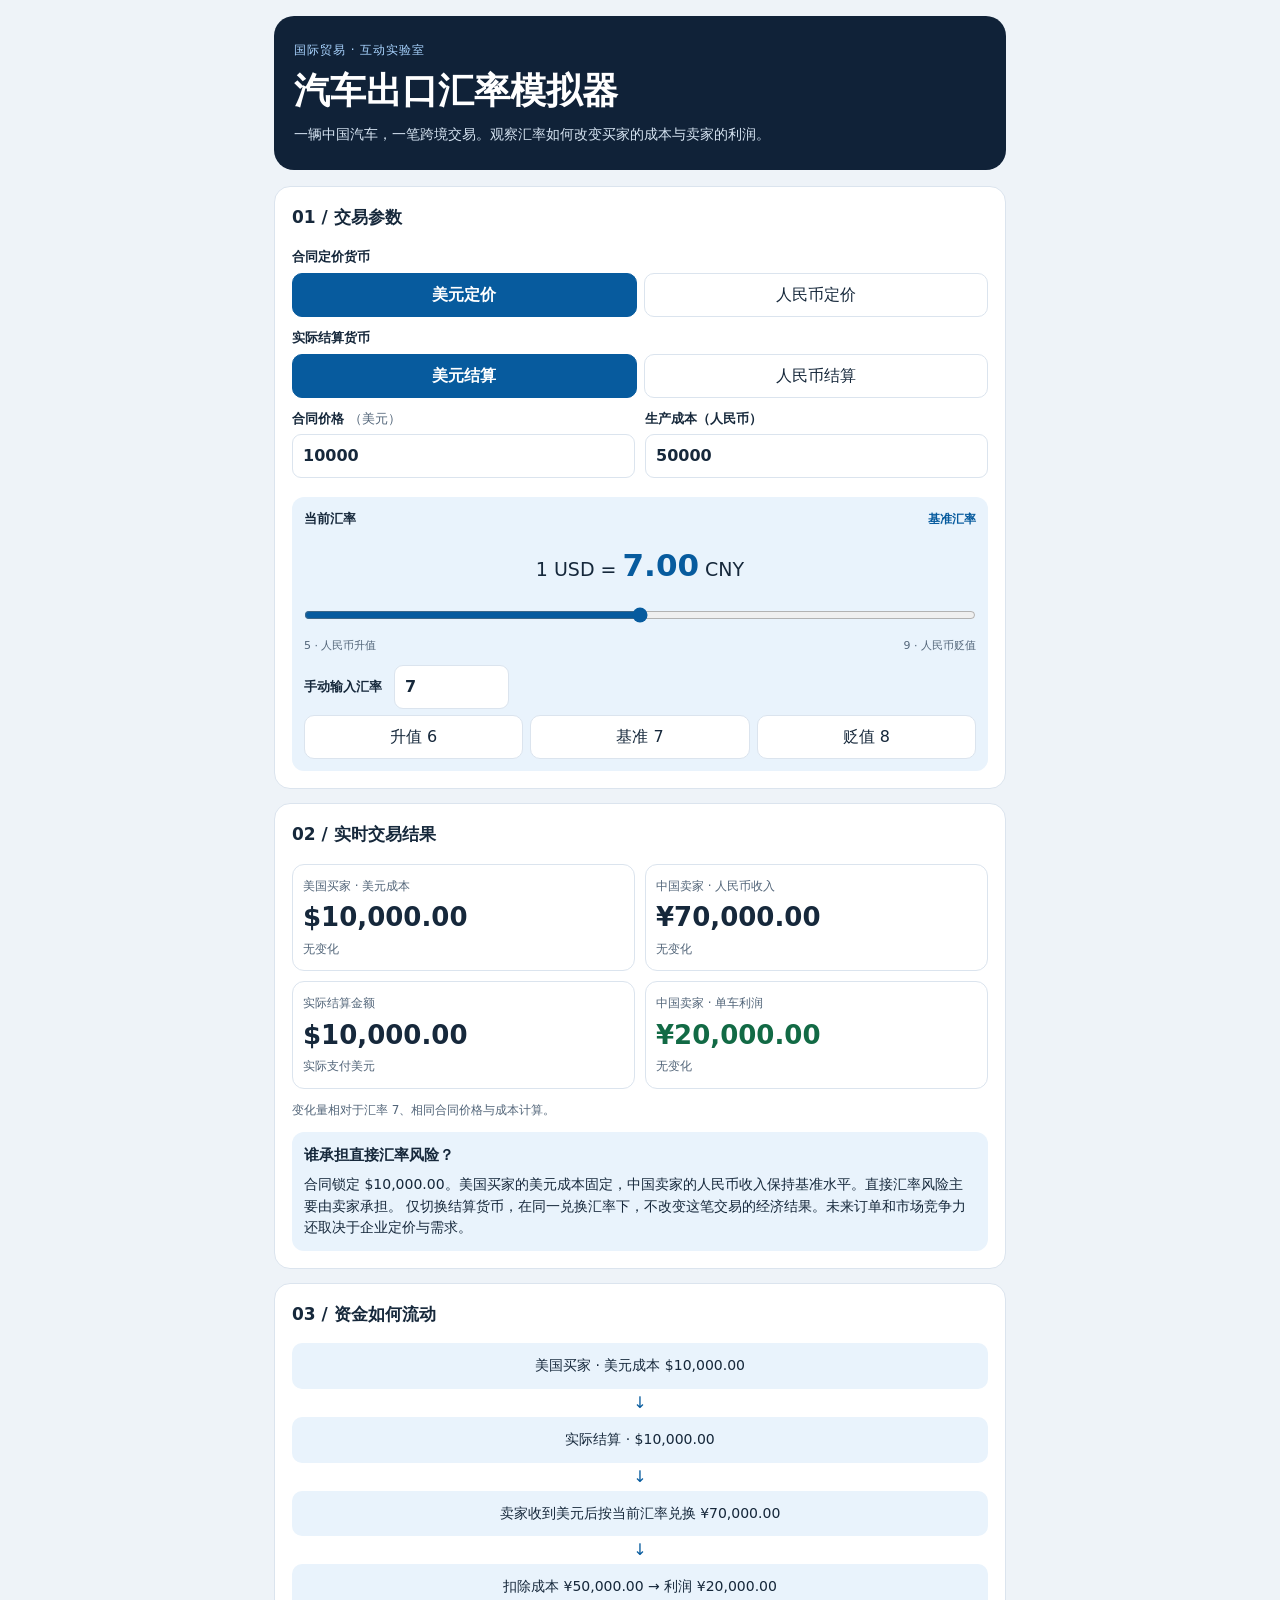
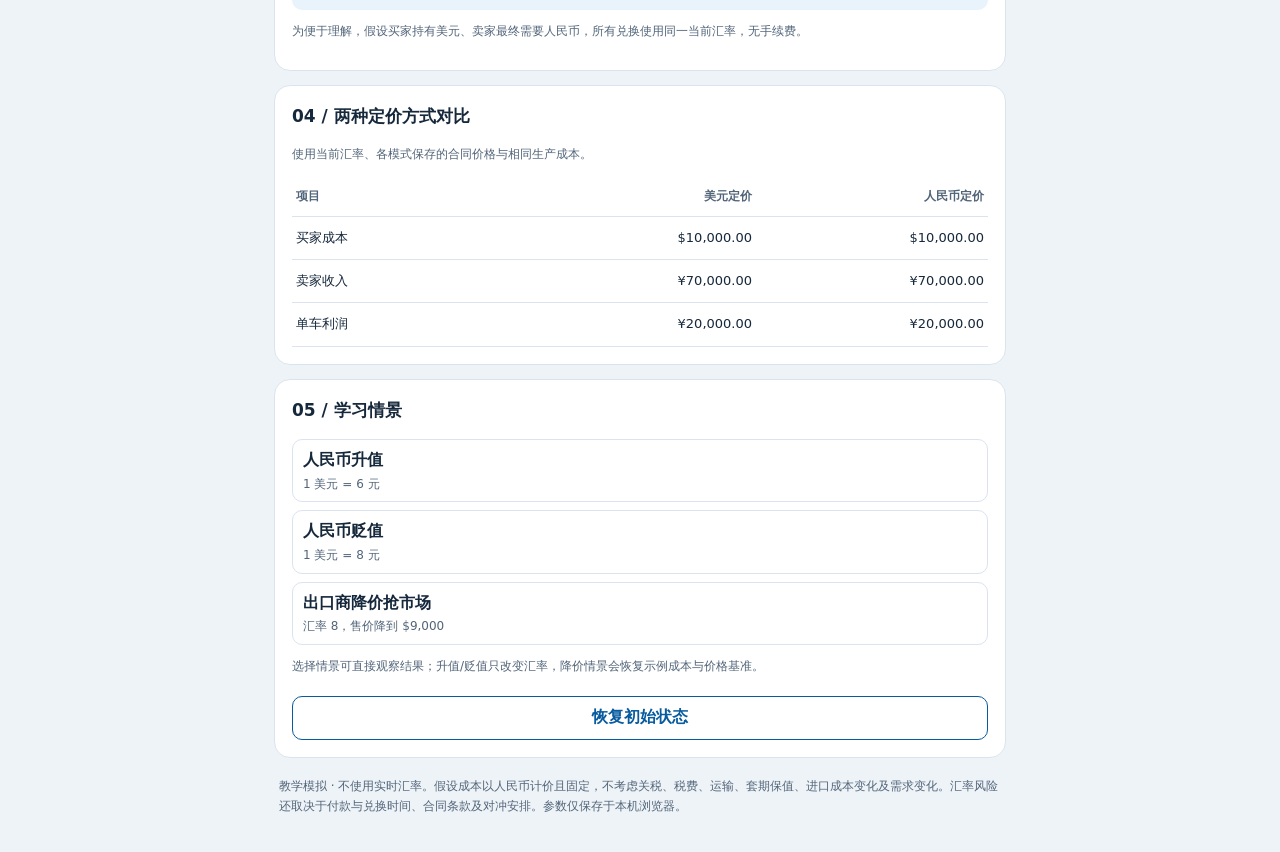
==== index.html @ 5e5dfb22 "Add files via upload" ====
<!doctype html>
<html lang="zh-CN"><head><meta charset="utf-8"><meta name="viewport" content="width=device-width, initial-scale=1, viewport-fit=cover"><meta name="theme-color" content="#102238"><title>汽车出口汇率模拟器</title><link rel="stylesheet" href="style.css"><script defer src="script.js"></script></head>
<body><main><header><div class="eyebrow">国际贸易 · 互动实验室</div><h1>汽车出口汇率模拟器</h1><p>一辆中国汽车，一笔跨境交易。观察汇率如何改变买家的成本与卖家的利润。</p></header>
<section class="panel" aria-labelledby="params"><h2 id="params">01 / 交易参数</h2><label>合同定价货币</label><div class="switch" id="pricing"><button data-value="USD" type="button">美元定价</button><button data-value="CNY" type="button">人民币定价</button></div><label>实际结算货币</label><div class="switch" id="settlement"><button data-value="USD" type="button">美元结算</button><button data-value="CNY" type="button">人民币结算</button></div><div class="fields"><label>合同价格 <span id="priceUnit">美元</span><input id="price" type="number" min="0" step="0.01" inputmode="decimal"></label><label>生产成本（人民币）<input id="cost" type="number" min="0" step="0.01" inputmode="decimal"></label></div><div class="ratebox"><div class="rateheading"><label for="rate">当前汇率</label><span id="status" class="tag"></span></div><div class="rateval">1 USD = <strong id="rateDisplay">7.00</strong> CNY</div><input id="rate" type="range" min="5" max="9" step="0.01" aria-label="当前美元兑人民币汇率"><div class="ticks"><span>5 · 人民币升值</span><span>9 · 人民币贬值</span></div><label class="rateinput">手动输入汇率<input id="rateNumber" type="number" min="5" max="9" step="0.01" inputmode="decimal"></label><div class="quick"><button data-rate="6">升值 6</button><button data-rate="7">基准 7</button><button data-rate="8">贬值 8</button></div></div><p id="error" role="alert" hidden></p></section>
<section class="panel" aria-labelledby="results"><h2 id="results">02 / 实时交易结果</h2><div class="cards" aria-live="polite"><article><span>美国买家 · 美元成本</span><strong id="buyer"></strong><small id="buyerDelta"></small></article><article><span>中国卖家 · 人民币收入</span><strong id="seller"></strong><small id="sellerDelta"></small></article><article><span>实际结算金额</span><strong id="paid"></strong><small id="paidNote"></small></article><article><span>中国卖家 · 单车利润</span><strong id="profit"></strong><small id="profitDelta"></small></article></div><p class="note">变化量相对于汇率 7、相同合同价格与成本计算。</p><div class="explain"><h3>谁承担直接汇率风险？</h3><p id="explanation"></p></div></section>
<section class="panel"><h2>03 / 资金如何流动</h2><div id="flow" class="flow"></div><p class="note">为便于理解，假设买家持有美元、卖家最终需要人民币，所有兑换使用同一当前汇率，无手续费。</p></section>
<section class="panel"><h2>04 / 两种定价方式对比</h2><p class="note">使用当前汇率、各模式保存的合同价格与相同生产成本。</p><div class="tablewrap"><table><thead><tr><th>项目</th><th>美元定价</th><th>人民币定价</th></tr></thead><tbody id="comparison"></tbody></table></div></section>
<section class="panel"><h2>05 / 学习情景</h2><div class="scenarios"><button id="scenarioUp"><b>人民币升值</b><span>1 美元 = 6 元</span></button><button id="scenarioDown"><b>人民币贬值</b><span>1 美元 = 8 元</span></button><button id="scenarioDiscount"><b>出口商降价抢市场</b><span>汇率 8，售价降到 $9,000</span></button></div><p id="scenarioNote" class="note">选择情景可直接观察结果；升值/贬值只改变汇率，降价情景会恢复示例成本与价格基准。</p><button id="reset" class="reset">恢复初始状态</button></section>
<footer>教学模拟 · 不使用实时汇率。假设成本以人民币计价且固定，不考虑关税、税费、运输、套期保值、进口成本变化及需求变化。汇率风险还取决于付款与兑换时间、合同条款及对冲安排。参数仅保存于本机浏览器。</footer></main></body></html>
---- style.css ----
:root{color-scheme:light dark;--bg:#eef3f8;--panel:#fff;--text:#16283b;--muted:#526579;--line:#dbe4ee;--accent:#075b9e;--soft:#e9f3fc;--good:#126a45;--bad:#b32736;--head:#102238}*{box-sizing:border-box}body{margin:0;background:var(--bg);color:var(--text);font-family:system-ui,-apple-system,"Segoe UI","Noto Sans SC",sans-serif;line-height:1.55}main{max-width:760px;margin:auto;padding:16px 14px 32px}header{background:var(--head);color:#fff;border-radius:20px;padding:25px 20px;margin-bottom:16px}h1{font-size:clamp(25px,6vw,36px);line-height:1.2;margin:9px 0 12px}header p{color:#d6e4f2;margin:0;font-size:14px}.eyebrow{color:#a9d4ff;font-size:12px;letter-spacing:1px}.panel{background:var(--panel);border:1px solid var(--line);border-radius:16px;padding:17px;margin-bottom:14px}h2{font-size:17px;margin:0 0 16px}h3{font-size:15px;margin:0 0 7px}label{display:block;font-size:13px;font-weight:650;margin:11px 0 6px}label span{color:var(--muted);font-weight:400}.switch,.quick{display:flex;gap:7px}.switch button,.quick button{flex:1}button,input{font:inherit}button{cursor:pointer;min-height:44px;border:1px solid var(--line);border-radius:10px;background:var(--panel);color:var(--text);padding:8px 10px;touch-action:manipulation}button[aria-pressed=true]{background:var(--accent);color:white;border-color:var(--accent);font-weight:700}button:focus-visible,input:focus-visible{outline:3px solid #5ba9ee;outline-offset:2px}.fields,.cards{display:grid;grid-template-columns:minmax(0,1fr) minmax(0,1fr);gap:10px}input[type=number]{width:100%;min-width:0;min-height:44px;border:1px solid var(--line);border-radius:9px;padding:8px 10px;background:var(--panel);color:var(--text);font-size:16px;margin-top:5px}.ratebox{background:var(--soft);border-radius:12px;padding:12px;margin-top:13px}.rateheading{display:flex;align-items:center;justify-content:space-between;gap:6px}.rateheading label{margin:0}.tag{font-size:12px;font-weight:700;color:var(--accent)}.rateval{text-align:center;font-size:19px;margin:12px 0}.rateval strong{font-size:31px;color:var(--accent)}input[type=range]{width:100%;accent-color:var(--accent);height:28px;margin:0}.ticks{display:flex;justify-content:space-between;font-size:11px;color:var(--muted)}.rateinput{display:flex;align-items:center;gap:12px}.rateinput input{width:115px;margin:0}.cards article{min-width:0;border:1px solid var(--line);border-radius:12px;padding:12px 10px;display:flex;flex-direction:column;gap:6px}.cards span,.cards small,.note,footer{font-size:12px;color:var(--muted)}.cards strong{font-size:clamp(17px,4.4vw,26px);overflow-wrap:anywhere;line-height:1.25;font-variant-numeric:tabular-nums}.positive{color:var(--good)}.negative{color:var(--bad)}.explain{background:var(--soft);border-radius:12px;padding:12px;margin-top:12px}.explain p{font-size:14px;margin:0}.flow{display:flex;flex-direction:column;gap:6px;align-items:stretch}.step{padding:12px;background:var(--soft);border-radius:10px;text-align:center;font-size:14px;overflow-wrap:anywhere}.arrow{text-align:center;color:var(--accent);line-height:1}.tablewrap{overflow-x:auto}table{width:100%;border-collapse:collapse;font-size:13px;table-layout:fixed}th,td{text-align:left;padding:11px 4px;border-bottom:1px solid var(--line);overflow-wrap:anywhere}th{color:var(--muted);font-size:12px}td:nth-child(n+2),th:nth-child(n+2){text-align:right}.scenarios{display:grid;gap:8px}.scenarios button{text-align:left;display:flex;flex-direction:column;gap:2px}.scenarios span{font-size:12px;color:var(--muted)}.reset{width:100%;margin-top:8px;border-color:var(--accent);color:var(--accent);font-weight:700}footer{padding:4px 5px;line-height:1.7}#error{color:var(--bad);font-size:13px;margin-bottom:0} @media(prefers-color-scheme:dark){:root{--bg:#0c1522;--panel:#152235;--text:#eaf2fa;--muted:#adc0d3;--line:#30445b;--accent:#5caef4;--soft:#1e344c;--good:#6cdbac;--bad:#ff9a9f;--head:#1a3552}button[aria-pressed=true]{color:#102238}}@media(max-width:360px){main{padding:10px}.panel{padding:12px}.cards article{padding:9px 6px}.fields{grid-template-columns:1fr}}
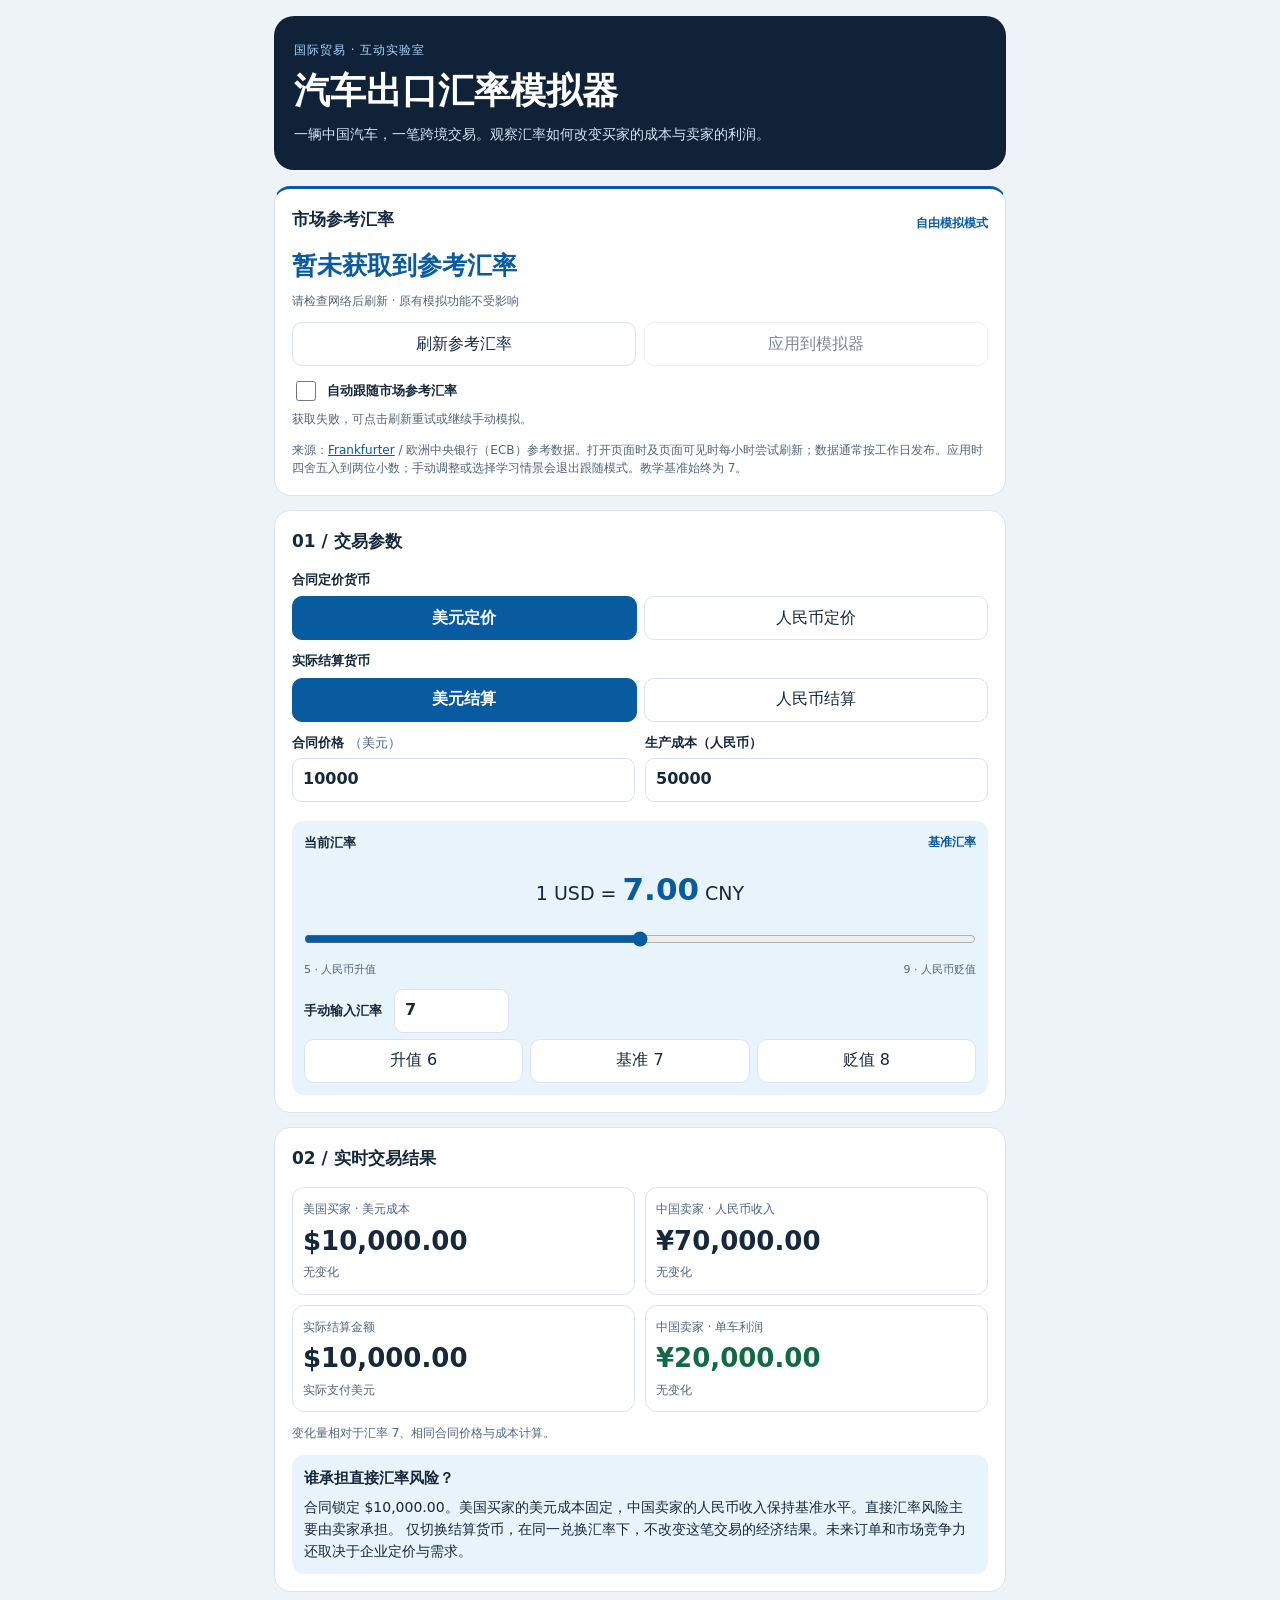
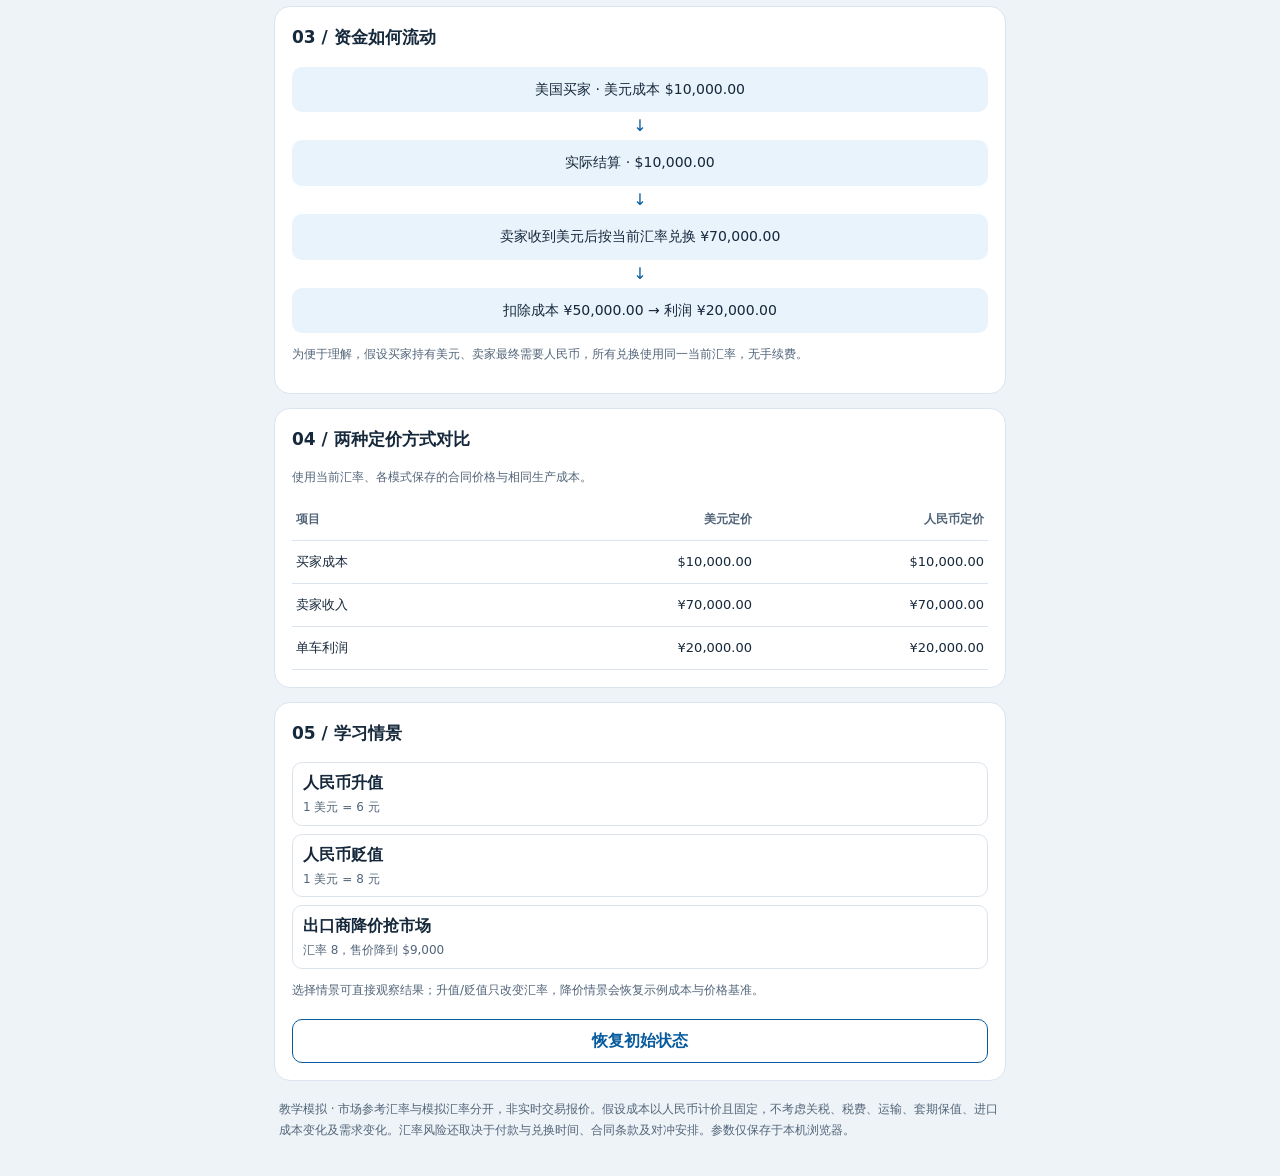
==== commit a7ddc671: "Add files via upload" ====
--- a/index.html
+++ b/index.html
@@ -1,9 +1,37 @@
 <!doctype html>
-<html lang="zh-CN"><head><meta charset="utf-8"><meta name="viewport" content="width=device-width, initial-scale=1, viewport-fit=cover"><meta name="theme-color" content="#102238"><title>汽车出口汇率模拟器</title><link rel="stylesheet" href="style.css"><script defer src="script.js"></script></head>
-<body><main><header><div class="eyebrow">国际贸易 · 互动实验室</div><h1>汽车出口汇率模拟器</h1><p>一辆中国汽车，一笔跨境交易。观察汇率如何改变买家的成本与卖家的利润。</p></header>
+<html lang="zh-CN"><head><meta charset="utf-8"><meta name="viewport" content="width=device-width, initial-scale=1, viewport-fit=cover"><meta name="theme-color" content="#102238"><title>汽车出口汇率模拟器</title><link rel="stylesheet" href="style.css"><script defer src="script.js"></script><style>.market{border-top:3px solid var(--accent)}.market h2{margin-bottom:8px}.market-value{font-size:25px;font-weight:750;color:var(--accent);margin:6px 0;font-variant-numeric:tabular-nums}.market-meta{font-size:12px;color:var(--muted);margin:5px 0 12px}.market-actions{display:flex;gap:8px;flex-wrap:wrap}.market-actions button{flex:1 1 130px}.market-actions button:disabled{opacity:.55;cursor:default}.market-follow{display:flex;align-items:center;gap:8px;margin:12px 0 4px}.market-follow input{width:20px;height:20px;accent-color:var(--accent)}.market a{color:var(--accent)}.market-status{font-size:12px;color:var(--muted);margin:6px 0 0}.market-mode{font-size:12px;color:var(--accent);font-weight:700}.market .note{margin-bottom:0}</style></head>
+<body><main><header><div class="eyebrow">国际贸易 · 互动实验室</div><h1>汽车出口汇率模拟器</h1><p>一辆中国汽车，一笔跨境交易。观察汇率如何改变买家的成本与卖家的利润。</p></header><section class="panel market" aria-labelledby="marketTitle"><div class="rateheading"><h2 id="marketTitle">市场参考汇率</h2><span id="marketMode" class="market-mode">自由模拟模式</span></div><div class="market-value" id="marketValue">正在获取…</div><p class="market-meta" id="marketDate">美元兑人民币 · 非实时成交报价</p><div class="market-actions"><button id="marketRefresh" type="button">刷新参考汇率</button><button id="marketApply" type="button" disabled>应用到模拟器</button></div><label class="market-follow"><input id="marketFollow" type="checkbox">自动跟随市场参考汇率</label><p id="marketStatus" class="market-status" role="status" aria-live="polite">正在连接数据源…</p><p class="note">来源：<a href="https://frankfurter.dev/" target="_blank" rel="noopener noreferrer">Frankfurter</a> / 欧洲中央银行（ECB）参考数据。打开页面时及页面可见时每小时尝试刷新；数据通常按工作日发布。应用时四舍五入到两位小数；手动调整或选择学习情景会退出跟随模式。教学基准始终为 7。</p></section>
 <section class="panel" aria-labelledby="params"><h2 id="params">01 / 交易参数</h2><label>合同定价货币</label><div class="switch" id="pricing"><button data-value="USD" type="button">美元定价</button><button data-value="CNY" type="button">人民币定价</button></div><label>实际结算货币</label><div class="switch" id="settlement"><button data-value="USD" type="button">美元结算</button><button data-value="CNY" type="button">人民币结算</button></div><div class="fields"><label>合同价格 <span id="priceUnit">美元</span><input id="price" type="number" min="0" step="0.01" inputmode="decimal"></label><label>生产成本（人民币）<input id="cost" type="number" min="0" step="0.01" inputmode="decimal"></label></div><div class="ratebox"><div class="rateheading"><label for="rate">当前汇率</label><span id="status" class="tag"></span></div><div class="rateval">1 USD = <strong id="rateDisplay">7.00</strong> CNY</div><input id="rate" type="range" min="5" max="9" step="0.01" aria-label="当前美元兑人民币汇率"><div class="ticks"><span>5 · 人民币升值</span><span>9 · 人民币贬值</span></div><label class="rateinput">手动输入汇率<input id="rateNumber" type="number" min="5" max="9" step="0.01" inputmode="decimal"></label><div class="quick"><button data-rate="6">升值 6</button><button data-rate="7">基准 7</button><button data-rate="8">贬值 8</button></div></div><p id="error" role="alert" hidden></p></section>
 <section class="panel" aria-labelledby="results"><h2 id="results">02 / 实时交易结果</h2><div class="cards" aria-live="polite"><article><span>美国买家 · 美元成本</span><strong id="buyer"></strong><small id="buyerDelta"></small></article><article><span>中国卖家 · 人民币收入</span><strong id="seller"></strong><small id="sellerDelta"></small></article><article><span>实际结算金额</span><strong id="paid"></strong><small id="paidNote"></small></article><article><span>中国卖家 · 单车利润</span><strong id="profit"></strong><small id="profitDelta"></small></article></div><p class="note">变化量相对于汇率 7、相同合同价格与成本计算。</p><div class="explain"><h3>谁承担直接汇率风险？</h3><p id="explanation"></p></div></section>
 <section class="panel"><h2>03 / 资金如何流动</h2><div id="flow" class="flow"></div><p class="note">为便于理解，假设买家持有美元、卖家最终需要人民币，所有兑换使用同一当前汇率，无手续费。</p></section>
 <section class="panel"><h2>04 / 两种定价方式对比</h2><p class="note">使用当前汇率、各模式保存的合同价格与相同生产成本。</p><div class="tablewrap"><table><thead><tr><th>项目</th><th>美元定价</th><th>人民币定价</th></tr></thead><tbody id="comparison"></tbody></table></div></section>
 <section class="panel"><h2>05 / 学习情景</h2><div class="scenarios"><button id="scenarioUp"><b>人民币升值</b><span>1 美元 = 6 元</span></button><button id="scenarioDown"><b>人民币贬值</b><span>1 美元 = 8 元</span></button><button id="scenarioDiscount"><b>出口商降价抢市场</b><span>汇率 8，售价降到 $9,000</span></button></div><p id="scenarioNote" class="note">选择情景可直接观察结果；升值/贬值只改变汇率，降价情景会恢复示例成本与价格基准。</p><button id="reset" class="reset">恢复初始状态</button></section>
-<footer>教学模拟 · 不使用实时汇率。假设成本以人民币计价且固定，不考虑关税、税费、运输、套期保值、进口成本变化及需求变化。汇率风险还取决于付款与兑换时间、合同条款及对冲安排。参数仅保存于本机浏览器。</footer></main></body></html>
+<footer>教学模拟 · 市场参考汇率与模拟汇率分开，非实时交易报价。假设成本以人民币计价且固定，不考虑关税、税费、运输、套期保值、进口成本变化及需求变化。汇率风险还取决于付款与兑换时间、合同条款及对冲安排。参数仅保存于本机浏览器。</footer></main><script>
+// 仅扩展市场参考汇率；原有计算、参数与本地保存逻辑保持不变。
+window.addEventListener('DOMContentLoaded',()=>{
+ const el=id=>document.getElementById(id);
+ const cacheKey='auto-export-fx-market-v2';
+ const endpoint='https://api.frankfurter.dev/v2/rate/usd/cny?providers=ecb';
+ let quote=null,busy=false,following=false;
+ const isQuote=x=>x && typeof x.rate==='number' && Number.isFinite(x.rate) && x.rate>0 && /^\d{4}-\d{2}-\d{2}$/.test(x.date) && x.base==='USD' && x.quote==='CNY';
+ const rounded=()=>Math.round(quote.rate*100)/100;
+ const supported=()=>quote && rounded()>=5 && rounded()<=9;
+ const setStatus=s=>{el('marketStatus').textContent=s;};
+ function mode(on){following=on;el('marketFollow').checked=on;el('marketMode').textContent=on?'市场跟随模式':'自由模拟模式';}
+ function show(){if(!quote)return;el('marketValue').textContent='1 USD = '+quote.rate.toFixed(4)+' CNY';el('marketDate').textContent='参考汇率数据日期：'+quote.date+' · 非实时成交报价';el('marketApply').disabled=!supported();}
+ function apply(){if(!supported()){setStatus('参考汇率超出模拟器 5–9 的范围，未修改模拟参数。');return false;}state.rate=rounded();commit();return true;}
+ async function refresh(){if(busy)return;busy=true;el('marketRefresh').disabled=true;setStatus('正在获取最新参考汇率…');const controller=new AbortController();const timer=setTimeout(()=>controller.abort(),10000);
+ try{const res=await fetch(endpoint,{signal:controller.signal,cache:'no-store'});if(!res.ok)throw Error('HTTP '+res.status);const data=await res.json();if(!isQuote(data))throw Error('invalid data');quote=data;try{localStorage.setItem(cacheKey,JSON.stringify(quote));}catch(_){}show();if(!supported()){mode(false);setStatus('已获取参考汇率，但超出模拟器 5–9 的范围；原有模拟参数未改变。');}else if(following){apply();setStatus('已更新参考汇率并应用到模拟器。');}else{setStatus('参考汇率已更新，原有模拟参数未改变。');}}
+ catch(_){if(quote){show();setStatus('暂时无法获取新数据，显示上次保存的参考汇率；请核对数据日期。模拟器仍可正常使用。');}else{el('marketValue').textContent='暂未获取到参考汇率';el('marketDate').textContent='请检查网络后刷新 · 原有模拟功能不受影响';setStatus('获取失败，可点击刷新重试或继续手动模拟。');}}
+ finally{clearTimeout(timer);busy=false;el('marketRefresh').disabled=false;}}
+ try{const x=JSON.parse(localStorage.getItem(cacheKey));if(isQuote(x)){quote=x;show();}}catch(_){}
+ el('marketRefresh').addEventListener('click',refresh);
+ el('marketApply').addEventListener('click',()=>{if(apply())setStatus('已应用参考汇率（保留两位小数），教学基准仍为 7。');});
+ el('marketFollow').addEventListener('change',()=>{mode(el('marketFollow').checked);if(following){if(supported())apply();refresh();}else setStatus('已退出市场跟随模式，当前模拟汇率保留。');});
+ function manual(){if(following){mode(false);setStatus('已切换到自由模拟模式。参考汇率继续独立更新。');}}
+ for(const id of ['rate','rateNumber'])el(id).addEventListener('input',manual,true);
+ for(const b of document.querySelectorAll('[data-rate],#scenarioUp,#scenarioDown,#scenarioDiscount,#reset'))b.addEventListener('click',manual,true);
+ refresh();setInterval(()=>{if(!document.hidden)refresh();},3600000);
+ let hiddenAt=0;document.addEventListener('visibilitychange',()=>{if(document.hidden)hiddenAt=Date.now();else if(hiddenAt&&Date.now()-hiddenAt>=3600000)refresh();});
+});
+</script></body></html>
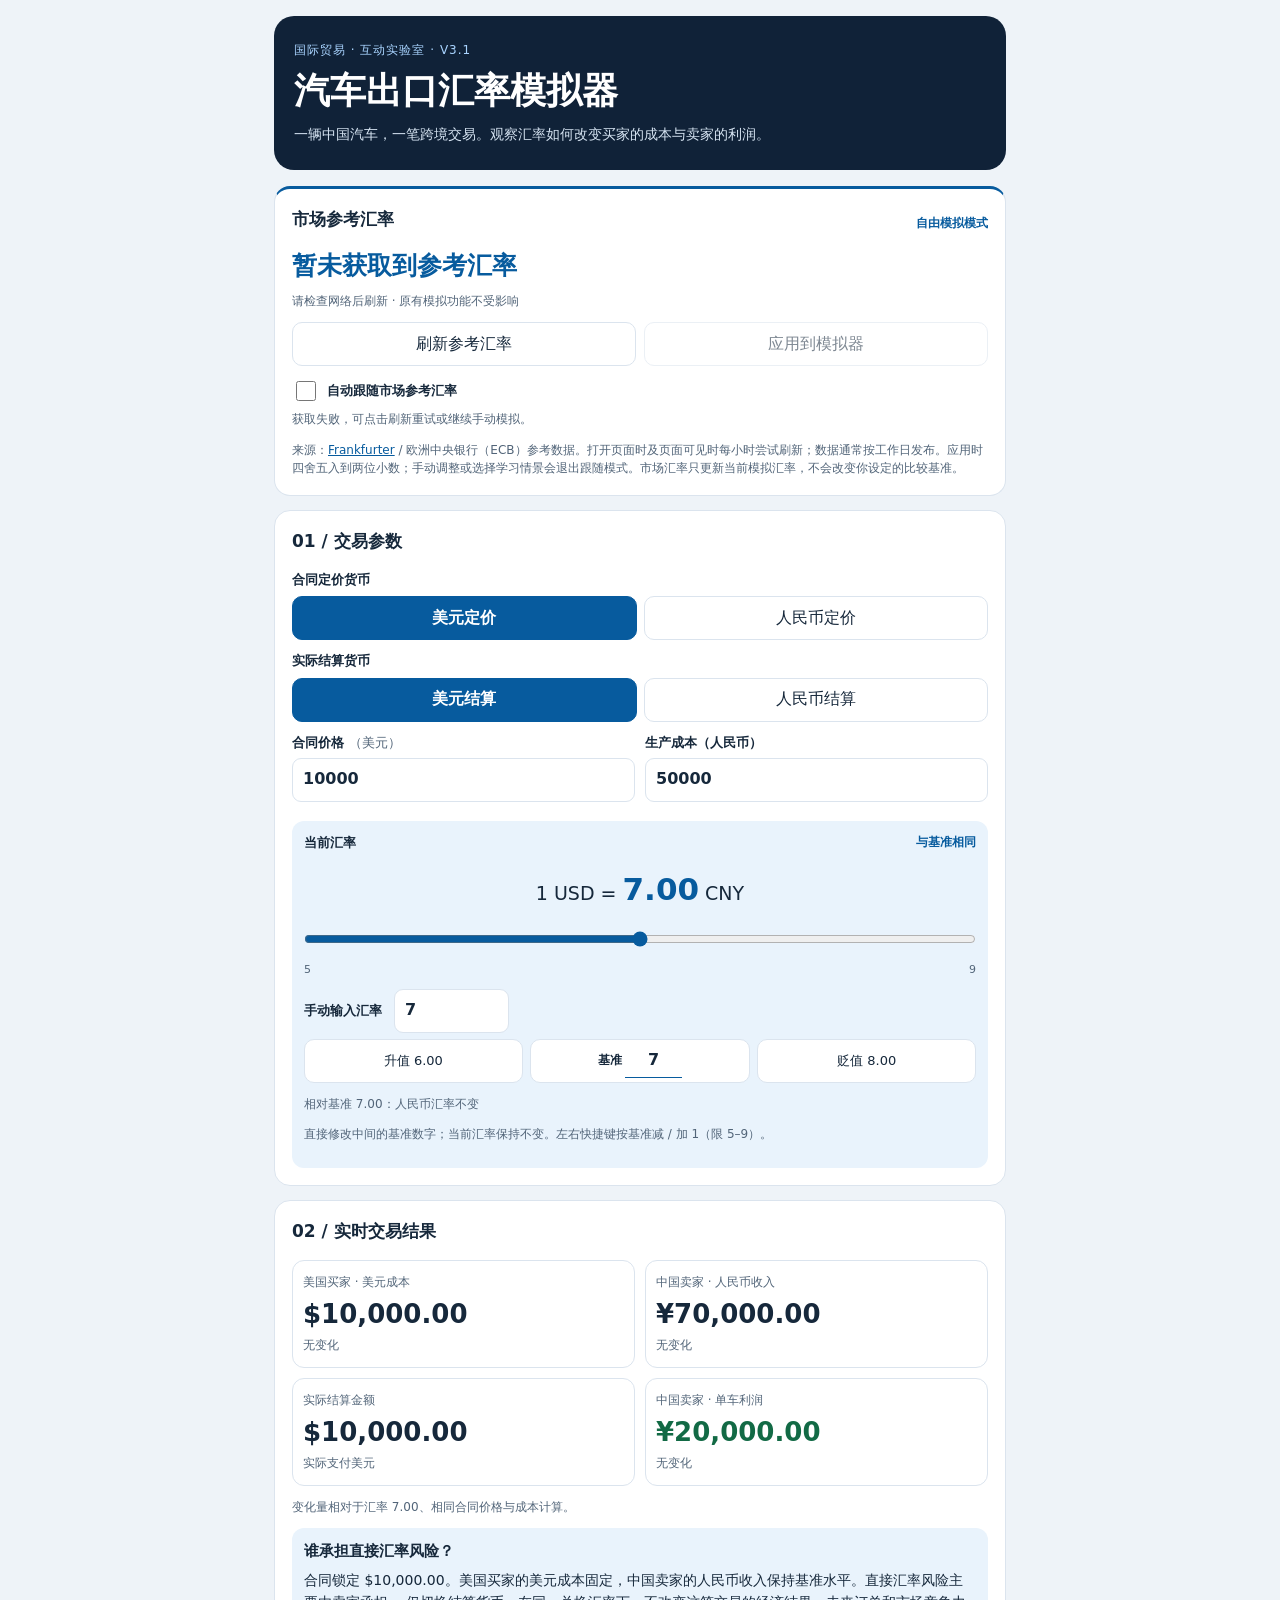
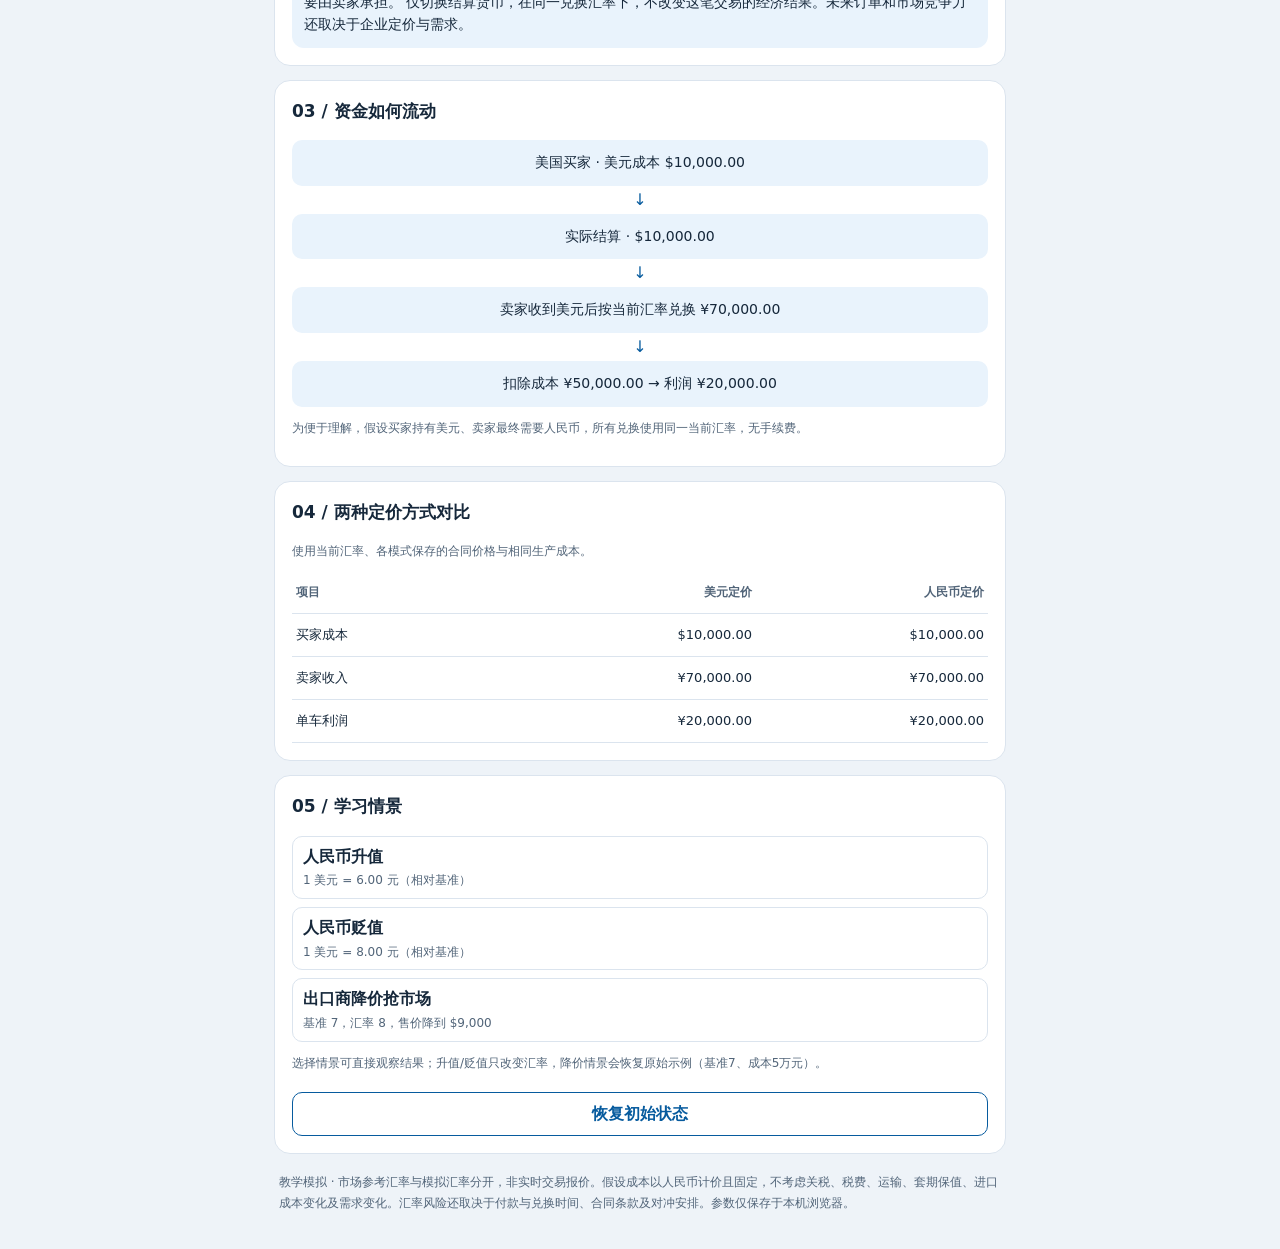
==== commit 08acd3c0: "Add files via upload" ====
--- a/index.html
+++ b/index.html
@@ -1,12 +1,39 @@
 <!doctype html>
-<html lang="zh-CN"><head><meta charset="utf-8"><meta name="viewport" content="width=device-width, initial-scale=1, viewport-fit=cover"><meta name="theme-color" content="#102238"><title>汽车出口汇率模拟器</title><link rel="stylesheet" href="style.css"><script defer src="script.js"></script><style>.market{border-top:3px solid var(--accent)}.market h2{margin-bottom:8px}.market-value{font-size:25px;font-weight:750;color:var(--accent);margin:6px 0;font-variant-numeric:tabular-nums}.market-meta{font-size:12px;color:var(--muted);margin:5px 0 12px}.market-actions{display:flex;gap:8px;flex-wrap:wrap}.market-actions button{flex:1 1 130px}.market-actions button:disabled{opacity:.55;cursor:default}.market-follow{display:flex;align-items:center;gap:8px;margin:12px 0 4px}.market-follow input{width:20px;height:20px;accent-color:var(--accent)}.market a{color:var(--accent)}.market-status{font-size:12px;color:var(--muted);margin:6px 0 0}.market-mode{font-size:12px;color:var(--accent);font-weight:700}.market .note{margin-bottom:0}</style></head>
-<body><main><header><div class="eyebrow">国际贸易 · 互动实验室</div><h1>汽车出口汇率模拟器</h1><p>一辆中国汽车，一笔跨境交易。观察汇率如何改变买家的成本与卖家的利润。</p></header><section class="panel market" aria-labelledby="marketTitle"><div class="rateheading"><h2 id="marketTitle">市场参考汇率</h2><span id="marketMode" class="market-mode">自由模拟模式</span></div><div class="market-value" id="marketValue">正在获取…</div><p class="market-meta" id="marketDate">美元兑人民币 · 非实时成交报价</p><div class="market-actions"><button id="marketRefresh" type="button">刷新参考汇率</button><button id="marketApply" type="button" disabled>应用到模拟器</button></div><label class="market-follow"><input id="marketFollow" type="checkbox">自动跟随市场参考汇率</label><p id="marketStatus" class="market-status" role="status" aria-live="polite">正在连接数据源…</p><p class="note">来源：<a href="https://frankfurter.dev/" target="_blank" rel="noopener noreferrer">Frankfurter</a> / 欧洲中央银行（ECB）参考数据。打开页面时及页面可见时每小时尝试刷新；数据通常按工作日发布。应用时四舍五入到两位小数；手动调整或选择学习情景会退出跟随模式。教学基准始终为 7。</p></section>
-<section class="panel" aria-labelledby="params"><h2 id="params">01 / 交易参数</h2><label>合同定价货币</label><div class="switch" id="pricing"><button data-value="USD" type="button">美元定价</button><button data-value="CNY" type="button">人民币定价</button></div><label>实际结算货币</label><div class="switch" id="settlement"><button data-value="USD" type="button">美元结算</button><button data-value="CNY" type="button">人民币结算</button></div><div class="fields"><label>合同价格 <span id="priceUnit">美元</span><input id="price" type="number" min="0" step="0.01" inputmode="decimal"></label><label>生产成本（人民币）<input id="cost" type="number" min="0" step="0.01" inputmode="decimal"></label></div><div class="ratebox"><div class="rateheading"><label for="rate">当前汇率</label><span id="status" class="tag"></span></div><div class="rateval">1 USD = <strong id="rateDisplay">7.00</strong> CNY</div><input id="rate" type="range" min="5" max="9" step="0.01" aria-label="当前美元兑人民币汇率"><div class="ticks"><span>5 · 人民币升值</span><span>9 · 人民币贬值</span></div><label class="rateinput">手动输入汇率<input id="rateNumber" type="number" min="5" max="9" step="0.01" inputmode="decimal"></label><div class="quick"><button data-rate="6">升值 6</button><button data-rate="7">基准 7</button><button data-rate="8">贬值 8</button></div></div><p id="error" role="alert" hidden></p></section>
-<section class="panel" aria-labelledby="results"><h2 id="results">02 / 实时交易结果</h2><div class="cards" aria-live="polite"><article><span>美国买家 · 美元成本</span><strong id="buyer"></strong><small id="buyerDelta"></small></article><article><span>中国卖家 · 人民币收入</span><strong id="seller"></strong><small id="sellerDelta"></small></article><article><span>实际结算金额</span><strong id="paid"></strong><small id="paidNote"></small></article><article><span>中国卖家 · 单车利润</span><strong id="profit"></strong><small id="profitDelta"></small></article></div><p class="note">变化量相对于汇率 7、相同合同价格与成本计算。</p><div class="explain"><h3>谁承担直接汇率风险？</h3><p id="explanation"></p></div></section>
+<html lang="zh-CN"><head><meta charset="utf-8"><meta name="viewport" content="width=device-width, initial-scale=1, viewport-fit=cover"><meta name="theme-color" content="#102238"><title>汽车出口汇率模拟器 V3.1</title><link rel="stylesheet" href="style.css"><style>.market{border-top:3px solid var(--accent)}.market h2{margin-bottom:8px}.market-value{font-size:25px;font-weight:750;color:var(--accent);margin:6px 0;font-variant-numeric:tabular-nums}.market-meta{font-size:12px;color:var(--muted);margin:5px 0 12px}.market-actions{display:flex;gap:8px;flex-wrap:wrap}.market-actions button{flex:1 1 130px}.market-actions button:disabled{opacity:.55;cursor:default}.market-follow{display:flex;align-items:center;gap:8px;margin:12px 0 4px}.market-follow input{width:20px;height:20px;accent-color:var(--accent)}.market a{color:var(--accent)}.market-status{font-size:12px;color:var(--muted);margin:6px 0 0}.market-mode{font-size:12px;color:var(--accent);font-weight:700}.market .note{margin-bottom:0}.quick .base-edit{flex:1;min-width:0;display:flex;align-items:center;justify-content:center;gap:3px;margin:0;border:1px solid var(--line);border-radius:10px;background:var(--panel);padding:4px 5px;white-space:nowrap;font-size:12px}.quick .base-edit input{width:57px;min-width:0;min-height:34px;margin:0;padding:3px 2px;text-align:center;font-size:16px;border:0;border-bottom:1px solid var(--accent);border-radius:0;appearance:textfield}.quick .base-edit input::-webkit-inner-spin-button,.quick .base-edit input::-webkit-outer-spin-button{appearance:none;margin:0}.quick button{min-width:0;padding:8px 4px;font-size:13px}</style></head>
+<body><main><header><div class="eyebrow">国际贸易 · 互动实验室 · V3.1</div><h1>汽车出口汇率模拟器</h1><p>一辆中国汽车，一笔跨境交易。观察汇率如何改变买家的成本与卖家的利润。</p></header><section class="panel market" aria-labelledby="marketTitle"><div class="rateheading"><h2 id="marketTitle">市场参考汇率</h2><span id="marketMode" class="market-mode">自由模拟模式</span></div><div class="market-value" id="marketValue">正在获取…</div><p class="market-meta" id="marketDate">美元兑人民币 · 非实时成交报价</p><div class="market-actions"><button id="marketRefresh" type="button">刷新参考汇率</button><button id="marketApply" type="button" disabled>应用到模拟器</button></div><label class="market-follow"><input id="marketFollow" type="checkbox">自动跟随市场参考汇率</label><p id="marketStatus" class="market-status" role="status" aria-live="polite">正在连接数据源…</p><p class="note">来源：<a href="https://frankfurter.dev/" target="_blank" rel="noopener noreferrer">Frankfurter</a> / 欧洲中央银行（ECB）参考数据。打开页面时及页面可见时每小时尝试刷新；数据通常按工作日发布。应用时四舍五入到两位小数；手动调整或选择学习情景会退出跟随模式。市场汇率只更新当前模拟汇率，不会改变你设定的比较基准。</p></section>
+<section class="panel" aria-labelledby="params"><h2 id="params">01 / 交易参数</h2><label>合同定价货币</label><div class="switch" id="pricing"><button data-value="USD" type="button">美元定价</button><button data-value="CNY" type="button">人民币定价</button></div><label>实际结算货币</label><div class="switch" id="settlement"><button data-value="USD" type="button">美元结算</button><button data-value="CNY" type="button">人民币结算</button></div><div class="fields"><label>合同价格 <span id="priceUnit">美元</span><input id="price" type="number" min="0" step="0.01" inputmode="decimal"></label><label>生产成本（人民币）<input id="cost" type="number" min="0" step="0.01" inputmode="decimal"></label></div><div class="ratebox"><div class="rateheading"><label for="rate">当前汇率</label><span id="status" class="tag"></span></div><div class="rateval">1 USD = <strong id="rateDisplay">7.00</strong> CNY</div><input id="rate" type="range" min="5" max="9" step="0.01" aria-label="当前美元兑人民币汇率"><div class="ticks"><span>5</span><span>9</span></div><label class="rateinput">手动输入汇率<input id="rateNumber" type="number" min="5" max="9" step="0.01" inputmode="decimal"></label><div class="quick"><button id="quickUp" data-rate="6">升值 6</button><label class="base-edit" for="baseRate">基准 <input id="baseRate" type="number" min="5" max="9" step="0.01" inputmode="decimal" aria-label="自定义基准汇率" title="输入比较基准，当前汇率不变"></label><button id="quickDown" data-rate="8">贬值 8</button></div><p class="note" id="rateChange"></p><p class="note">直接修改中间的基准数字；当前汇率保持不变。左右快捷键按基准减 / 加 1（限 5–9）。</p></div><p id="error" role="alert" hidden></p></section>
+<section class="panel" aria-labelledby="results"><h2 id="results">02 / 实时交易结果</h2><div class="cards" aria-live="polite"><article><span>美国买家 · 美元成本</span><strong id="buyer"></strong><small id="buyerDelta"></small></article><article><span>中国卖家 · 人民币收入</span><strong id="seller"></strong><small id="sellerDelta"></small></article><article><span>实际结算金额</span><strong id="paid"></strong><small id="paidNote"></small></article><article><span>中国卖家 · 单车利润</span><strong id="profit"></strong><small id="profitDelta"></small></article></div><p class="note" id="deltaNote"></p><div class="explain"><h3>谁承担直接汇率风险？</h3><p id="explanation"></p></div></section>
 <section class="panel"><h2>03 / 资金如何流动</h2><div id="flow" class="flow"></div><p class="note">为便于理解，假设买家持有美元、卖家最终需要人民币，所有兑换使用同一当前汇率，无手续费。</p></section>
 <section class="panel"><h2>04 / 两种定价方式对比</h2><p class="note">使用当前汇率、各模式保存的合同价格与相同生产成本。</p><div class="tablewrap"><table><thead><tr><th>项目</th><th>美元定价</th><th>人民币定价</th></tr></thead><tbody id="comparison"></tbody></table></div></section>
-<section class="panel"><h2>05 / 学习情景</h2><div class="scenarios"><button id="scenarioUp"><b>人民币升值</b><span>1 美元 = 6 元</span></button><button id="scenarioDown"><b>人民币贬值</b><span>1 美元 = 8 元</span></button><button id="scenarioDiscount"><b>出口商降价抢市场</b><span>汇率 8，售价降到 $9,000</span></button></div><p id="scenarioNote" class="note">选择情景可直接观察结果；升值/贬值只改变汇率，降价情景会恢复示例成本与价格基准。</p><button id="reset" class="reset">恢复初始状态</button></section>
+<section class="panel"><h2>05 / 学习情景</h2><div class="scenarios"><button id="scenarioUp"><b>人民币升值</b><span id="scenarioUpLabel">1 美元 = 6 元</span></button><button id="scenarioDown"><b>人民币贬值</b><span id="scenarioDownLabel">1 美元 = 8 元</span></button><button id="scenarioDiscount"><b>出口商降价抢市场</b><span>基准 7，汇率 8，售价降到 $9,000</span></button></div><p id="scenarioNote" class="note">选择情景可直接观察结果；升值/贬值只改变汇率，降价情景会恢复原始示例（基准7、成本5万元）。</p><button id="reset" class="reset">恢复初始状态</button></section>
 <footer>教学模拟 · 市场参考汇率与模拟汇率分开，非实时交易报价。假设成本以人民币计价且固定，不考虑关税、税费、运输、套期保值、进口成本变化及需求变化。汇率风险还取决于付款与兑换时间、合同条款及对冲安排。参数仅保存于本机浏览器。</footer></main><script>
+'use strict';
+const defaults=()=>({pricing:'USD',settlement:'USD',USD:10000,CNY:70000,cost:50000,rate:7,baseRate:7});
+const key='auto-export-fx-v1';
+const valid=n=>typeof n==='number'&&Number.isFinite(n)&&n>=0&&n<=1e12;
+function load(){let d=defaults();try{let s=JSON.parse(localStorage.getItem(key));if(s){for(const k of ['pricing','settlement'])if(['USD','CNY'].includes(s[k]))d[k]=s[k];for(const k of ['USD','CNY','cost'])if(valid(s[k]))d[k]=s[k];if(valid(s.rate)&&s.rate>=5&&s.rate<=9)d.rate=s.rate;if(valid(s.baseRate)&&s.baseRate>=5&&s.baseRate<=9)d.baseRate=Math.round(s.baseRate*100)/100;}}catch(e){}return d;}
+let state=load();const $=id=>document.getElementById(id);
+function calc(mode,p,r,c){const buyer=mode==='USD'?p:p/r;const seller=mode==='CNY'?p:p*r;return {buyer,seller,profit:seller-c};}
+const money=(n,unit)=>`${n<0?'−':''}${unit==='USD'?'$':'¥'}${Math.abs(n).toLocaleString('en-US',{minimumFractionDigits:2,maximumFractionDigits:2})}`;
+const change=(n,u)=>Math.abs(n)<0.000001?'无变化':`${n>0?'+':'−'}${money(Math.abs(n),u)}`;
+function delta(now,base,u,pct=false){let d=now-base;return change(d,u)+(pct&&base!==0&&Math.abs(d)>0.000001?` (${d>0?'+':''}${(d/base*100).toFixed(2)}%)`:'');}
+function save(){try{localStorage.setItem(key,JSON.stringify(state));}catch(e){}}
+function text(id,v){$(id).textContent=v;}
+function sync(){for(const k of ['pricing','settlement'])document.querySelectorAll(`#${k} button`).forEach(b=>b.setAttribute('aria-pressed',String(b.dataset.value===state[k])));text('priceUnit',state.pricing==='USD'?'（美元）':'（人民币）');$('price').value=state[state.pricing];$('cost').value=state.cost;$('rate').value=state.rate;$('rateNumber').value=state.rate;$('baseRate').value=state.baseRate;}
+function render(){const {pricing:p,settlement:s,rate:r,cost:c}=state;const a=calc(p,state[p],r,c),base=calc(p,state[p],state.baseRate,c);const paid=s==='USD'?a.buyer:a.seller;text('rateDisplay',r.toFixed(2));const b=state.baseRate;const up=Math.max(5,Math.round((b-1)*100)/100),down=Math.min(9,Math.round((b+1)*100)/100);text('status',r<b?'人民币升值':r>b?'人民币贬值':'与基准相同');const pc=(b/r-1)*100;text('rateChange','相对基准 '+b.toFixed(2)+'：'+(r===b?'人民币汇率不变':(r<b?'人民币升值 ':'人民币贬值 ')+Math.abs(pc).toFixed(2)+'%（人民币对美元价值变化）'));text('deltaNote','变化量相对于汇率 '+b.toFixed(2)+'、相同合同价格与成本计算。');for(const [id,v,label] of [['quickUp',up,'升值'],['quickDown',down,'贬值']]){$(id).dataset.rate=v;text(id,label+' '+v.toFixed(2));} $('quickUp').disabled=b===5;$('quickDown').disabled=b===9;$('scenarioUp').disabled=b===5;$('scenarioDown').disabled=b===9;text('scenarioUpLabel','1 美元 = '+up.toFixed(2)+' 元（相对基准）');text('scenarioDownLabel','1 美元 = '+down.toFixed(2)+' 元（相对基准）');text('buyer',money(a.buyer,'USD'));text('seller',money(a.seller,'CNY'));text('paid',money(paid,s));text('paidNote',s==='USD'?'实际支付美元':'实际支付人民币');text('profit',money(a.profit,'CNY'));$('profit').className=a.profit<0?'negative':a.profit>0?'positive':'';text('buyerDelta',delta(a.buyer,base.buyer,'USD',true));text('sellerDelta',delta(a.seller,base.seller,'CNY',true));text('profitDelta',(a.profit<0?'亏损 · ':'')+delta(a.profit,base.profit,'CNY'));
+let msg=p==='USD'?`合同锁定 ${money(state.USD,'USD')}。美国买家的美元成本固定，中国卖家的人民币收入${r<b?'减少':r>b?'增加':'保持基准水平'}。直接汇率风险主要由卖家承担。`:`合同锁定 ${money(state.CNY,'CNY')}。中国卖家的人民币收入固定，美国买家的美元成本${r<b?'增加':r>b?'减少':'保持基准水平'}。直接汇率风险主要由买家承担。`;text('explanation',msg+' 仅切换结算货币，在同一兑换汇率下，不改变这笔交易的经济结果。未来订单和市场竞争力还取决于企业定价与需求。');
+let steps=[`美国买家 · 美元成本 ${money(a.buyer,'USD')}`];if(s==='CNY')steps.push(`买家按当前汇率兑换 ${money(a.seller,'CNY')}`);steps.push(`实际结算 · ${money(paid,s)}`);if(s==='USD')steps.push(`卖家收到美元后按当前汇率兑换 ${money(a.seller,'CNY')}`);else steps.push(`卖家直接收到 ${money(a.seller,'CNY')}`);steps.push(`扣除成本 ${money(c,'CNY')} → ${a.profit<0?'亏损':'利润'} ${money(a.profit,'CNY')}`);$('flow').replaceChildren();steps.forEach((v,i)=>{if(i){let ar=document.createElement('div');ar.className='arrow';ar.textContent='↓';$('flow').append(ar);}let el=document.createElement('div');el.className='step';el.textContent=v;$('flow').append(el);});
+let u=calc('USD',state.USD,r,c),y=calc('CNY',state.CNY,r,c);$('comparison').replaceChildren();for(const [label,k,unit] of [['买家成本','buyer','USD'],['卖家收入','seller','CNY'],['单车利润','profit','CNY']]){let tr=document.createElement('tr');for(const v of [label,money(u[k],unit),money(y[k],unit)]){let td=document.createElement('td');td.textContent=v;tr.append(td);}$('comparison').append(tr);}save();}
+function error(msg=''){$('error').hidden=!msg;text('error',msg);}
+function commit(){error();sync();render();}
+function updateBase(n){state.baseRate=Math.round(n*100)/100;commit();text('scenarioNote','已设置新基准 '+state.baseRate.toFixed(2)+'。升值/贬值情景相对该基准调整；降价情景恢复原始示例。');}
+$('baseRate').addEventListener('input',()=>{const n=$('baseRate').valueAsNumber;if(!Number.isFinite(n)||n<5||n>9){error('基准汇率请输入 5 至 9 之间的有效数字。');return;}state.baseRate=Math.round(n*100)/100;error();render();text('scenarioNote','已设置新基准 '+state.baseRate.toFixed(2)+'。升值/贬值情景相对该基准调整；降价情景恢复原始示例。');});$('baseRate').addEventListener('blur',()=>{sync();error();});
+for(const k of ['pricing','settlement'])document.querySelectorAll(`#${k} button`).forEach(b=>b.addEventListener('click',()=>{state[k]=b.dataset.value;commit();}));
+for(const id of ['price','cost','rateNumber']){$(id).addEventListener('input',()=>{const el=$(id),n=el.valueAsNumber;const ok=valid(n)&&(id!=='rateNumber'||(n>=5&&n<=9));if(!ok){error(id==='rateNumber'?'请输入 5 至 9 之间的有效汇率。':'请输入 0 至 1 万亿元之间的有效金额。');return;}error();if(id==='price')state[state.pricing]=n;else if(id==='cost')state.cost=n;else{state.rate=Math.round(n*100)/100;$('rate').value=state.rate;}render();});$(id).addEventListener('blur',()=>{sync();error();});}
+$('rate').addEventListener('input',()=>{state.rate=Number($('rate').value);$('rateNumber').value=state.rate;error();render();});document.querySelectorAll('[data-rate]').forEach(b=>b.addEventListener('click',()=>{state.rate=Number(b.dataset.rate);commit();}));
+$('scenarioUp').addEventListener('click',()=>{state.rate=Number($('quickUp').dataset.rate);commit();text('scenarioNote','人民币升值：比较当前结果与汇率 '+state.baseRate.toFixed(2)+' 的基准结果。');});$('scenarioDown').addEventListener('click',()=>{state.rate=Number($('quickDown').dataset.rate);commit();text('scenarioNote','人民币贬值：比较当前结果与汇率 '+state.baseRate.toFixed(2)+' 的基准结果。');});$('scenarioDiscount').addEventListener('click',()=>{state={...defaults(),rate:8,USD:9000};commit();text('scenarioNote','与原始示例（汇率 7、售价 $10,000、成本 ¥50,000）相比：买家少付 $1,000，卖家收入 ¥72,000，利润 ¥22,000，比原始利润多 ¥2,000。上方变化卡片仍以当前合同价格 $9,000 的汇率 7 情景为基准。');});$('reset').addEventListener('click',()=>{state=defaults();commit();text('scenarioNote','已恢复初始状态：美元定价、美元结算、当前汇率和基准汇率均为 7。');});commit();
+
+</script><script>
 // 仅扩展市场参考汇率；原有计算、参数与本地保存逻辑保持不变。
 window.addEventListener('DOMContentLoaded',()=>{
  const el=id=>document.getElementById(id);
@@ -17,7 +44,7 @@
  const rounded=()=>Math.round(quote.rate*100)/100;
  const supported=()=>quote && rounded()>=5 && rounded()<=9;
  const setStatus=s=>{el('marketStatus').textContent=s;};
- function mode(on){following=on;el('marketFollow').checked=on;el('marketMode').textContent=on?'市场跟随模式':'自由模拟模式';}
+ function mode(on){following=on;el('marketFollow').checked=on;el('marketMode').textContent=on?'市场跟随模式':'自由模拟模式';try{localStorage.setItem('auto-export-fx-follow-v3',String(on));}catch(_){}}
  function show(){if(!quote)return;el('marketValue').textContent='1 USD = '+quote.rate.toFixed(4)+' CNY';el('marketDate').textContent='参考汇率数据日期：'+quote.date+' · 非实时成交报价';el('marketApply').disabled=!supported();}
  function apply(){if(!supported()){setStatus('参考汇率超出模拟器 5–9 的范围，未修改模拟参数。');return false;}state.rate=rounded();commit();return true;}
  async function refresh(){if(busy)return;busy=true;el('marketRefresh').disabled=true;setStatus('正在获取最新参考汇率…');const controller=new AbortController();const timer=setTimeout(()=>controller.abort(),10000);
@@ -26,11 +53,12 @@
  finally{clearTimeout(timer);busy=false;el('marketRefresh').disabled=false;}}
  try{const x=JSON.parse(localStorage.getItem(cacheKey));if(isQuote(x)){quote=x;show();}}catch(_){}
  el('marketRefresh').addEventListener('click',refresh);
- el('marketApply').addEventListener('click',()=>{if(apply())setStatus('已应用参考汇率（保留两位小数），教学基准仍为 7。');});
+ el('marketApply').addEventListener('click',()=>{if(apply())setStatus('已应用参考汇率（保留两位小数），比较基准保持不变。');});
  el('marketFollow').addEventListener('change',()=>{mode(el('marketFollow').checked);if(following){if(supported())apply();refresh();}else setStatus('已退出市场跟随模式，当前模拟汇率保留。');});
  function manual(){if(following){mode(false);setStatus('已切换到自由模拟模式。参考汇率继续独立更新。');}}
  for(const id of ['rate','rateNumber'])el(id).addEventListener('input',manual,true);
  for(const b of document.querySelectorAll('[data-rate],#scenarioUp,#scenarioDown,#scenarioDiscount,#reset'))b.addEventListener('click',manual,true);
+ try{mode(localStorage.getItem('auto-export-fx-follow-v3')==='true');}catch(_){}
  refresh();setInterval(()=>{if(!document.hidden)refresh();},3600000);
  let hiddenAt=0;document.addEventListener('visibilitychange',()=>{if(document.hidden)hiddenAt=Date.now();else if(hiddenAt&&Date.now()-hiddenAt>=3600000)refresh();});
 });
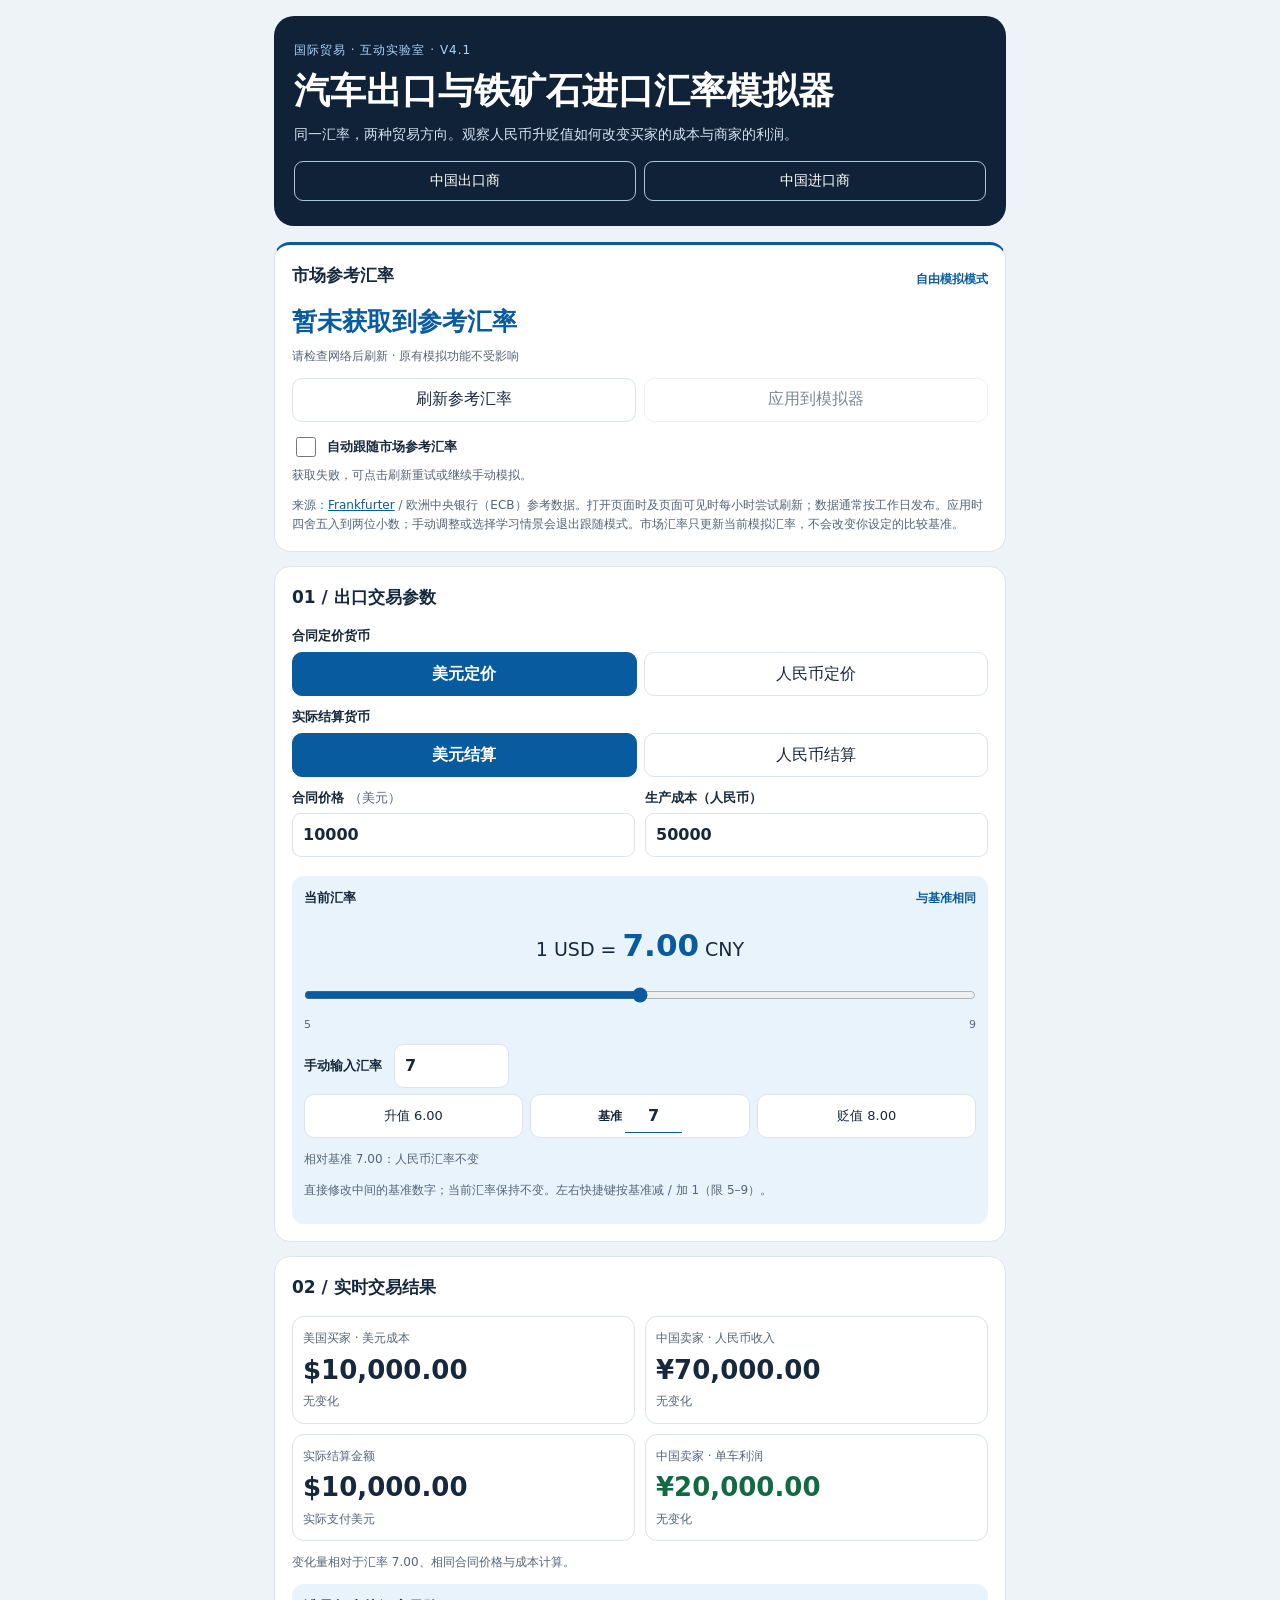
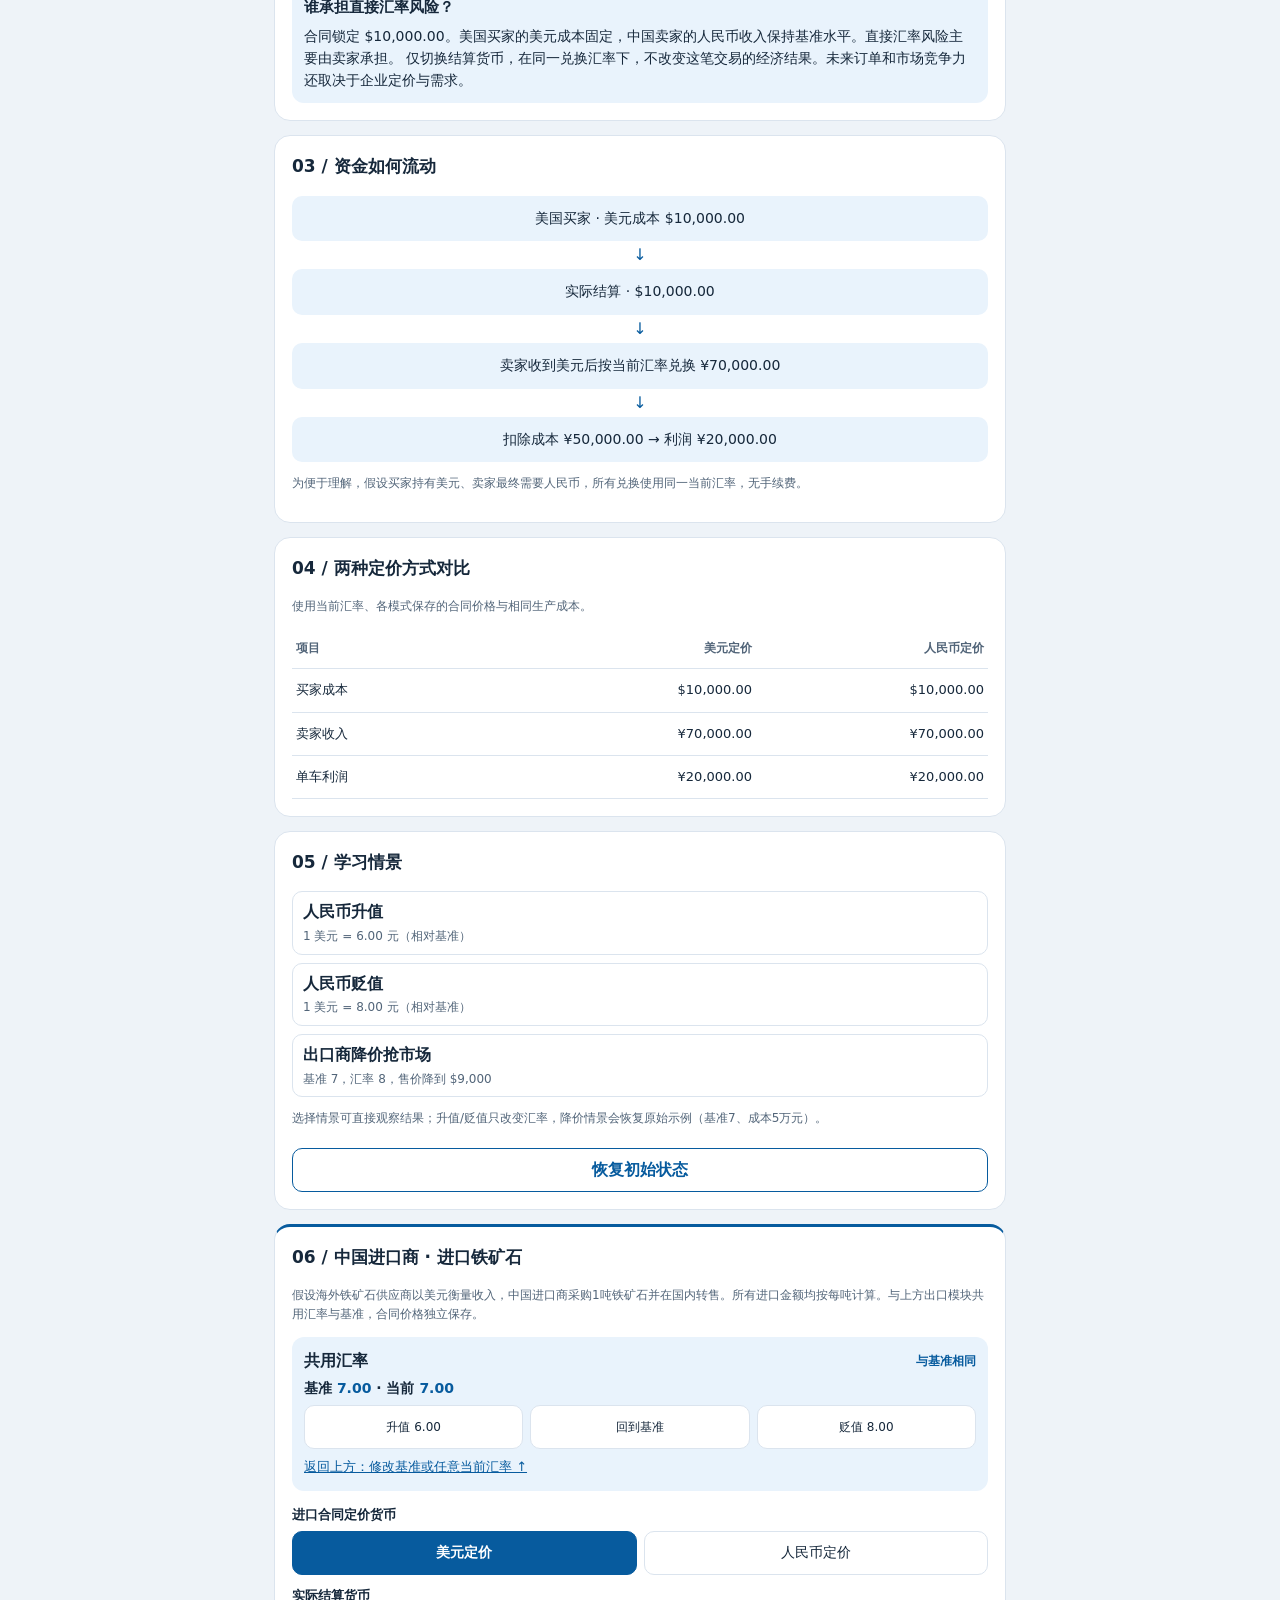
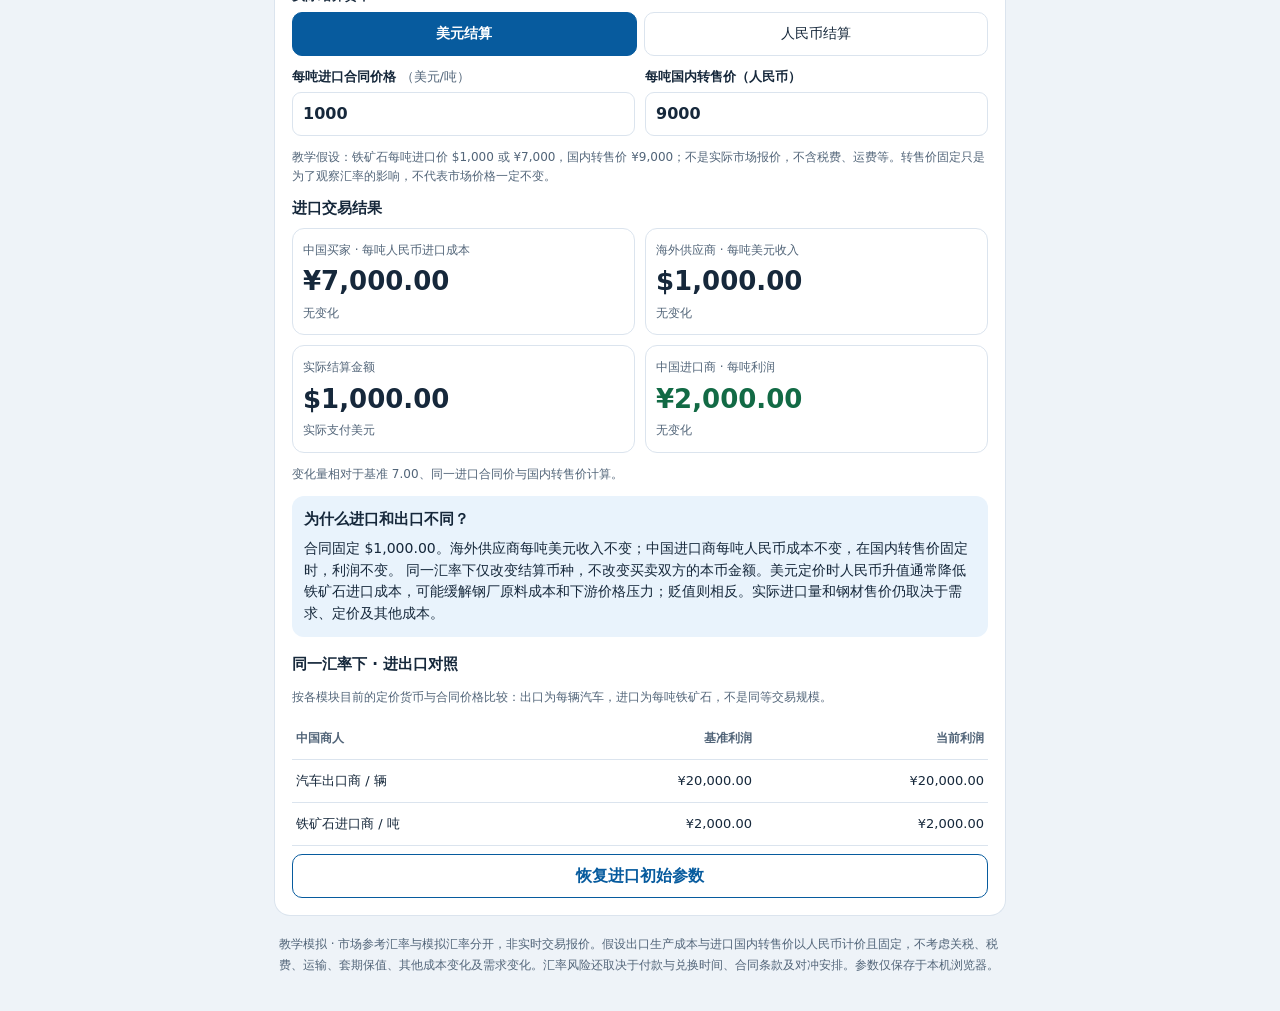
==== commit 8497a96e: "Add files via upload" ====
--- a/index.html
+++ b/index.html
@@ -1,18 +1,38 @@
 <!doctype html>
-<html lang="zh-CN"><head><meta charset="utf-8"><meta name="viewport" content="width=device-width, initial-scale=1, viewport-fit=cover"><meta name="theme-color" content="#102238"><title>汽车出口汇率模拟器 V3.1</title><link rel="stylesheet" href="style.css"><style>.market{border-top:3px solid var(--accent)}.market h2{margin-bottom:8px}.market-value{font-size:25px;font-weight:750;color:var(--accent);margin:6px 0;font-variant-numeric:tabular-nums}.market-meta{font-size:12px;color:var(--muted);margin:5px 0 12px}.market-actions{display:flex;gap:8px;flex-wrap:wrap}.market-actions button{flex:1 1 130px}.market-actions button:disabled{opacity:.55;cursor:default}.market-follow{display:flex;align-items:center;gap:8px;margin:12px 0 4px}.market-follow input{width:20px;height:20px;accent-color:var(--accent)}.market a{color:var(--accent)}.market-status{font-size:12px;color:var(--muted);margin:6px 0 0}.market-mode{font-size:12px;color:var(--accent);font-weight:700}.market .note{margin-bottom:0}.quick .base-edit{flex:1;min-width:0;display:flex;align-items:center;justify-content:center;gap:3px;margin:0;border:1px solid var(--line);border-radius:10px;background:var(--panel);padding:4px 5px;white-space:nowrap;font-size:12px}.quick .base-edit input{width:57px;min-width:0;min-height:34px;margin:0;padding:3px 2px;text-align:center;font-size:16px;border:0;border-bottom:1px solid var(--accent);border-radius:0;appearance:textfield}.quick .base-edit input::-webkit-inner-spin-button,.quick .base-edit input::-webkit-outer-spin-button{appearance:none;margin:0}.quick button{min-width:0;padding:8px 4px;font-size:13px}</style></head>
-<body><main><header><div class="eyebrow">国际贸易 · 互动实验室 · V3.1</div><h1>汽车出口汇率模拟器</h1><p>一辆中国汽车，一笔跨境交易。观察汇率如何改变买家的成本与卖家的利润。</p></header><section class="panel market" aria-labelledby="marketTitle"><div class="rateheading"><h2 id="marketTitle">市场参考汇率</h2><span id="marketMode" class="market-mode">自由模拟模式</span></div><div class="market-value" id="marketValue">正在获取…</div><p class="market-meta" id="marketDate">美元兑人民币 · 非实时成交报价</p><div class="market-actions"><button id="marketRefresh" type="button">刷新参考汇率</button><button id="marketApply" type="button" disabled>应用到模拟器</button></div><label class="market-follow"><input id="marketFollow" type="checkbox">自动跟随市场参考汇率</label><p id="marketStatus" class="market-status" role="status" aria-live="polite">正在连接数据源…</p><p class="note">来源：<a href="https://frankfurter.dev/" target="_blank" rel="noopener noreferrer">Frankfurter</a> / 欧洲中央银行（ECB）参考数据。打开页面时及页面可见时每小时尝试刷新；数据通常按工作日发布。应用时四舍五入到两位小数；手动调整或选择学习情景会退出跟随模式。市场汇率只更新当前模拟汇率，不会改变你设定的比较基准。</p></section>
-<section class="panel" aria-labelledby="params"><h2 id="params">01 / 交易参数</h2><label>合同定价货币</label><div class="switch" id="pricing"><button data-value="USD" type="button">美元定价</button><button data-value="CNY" type="button">人民币定价</button></div><label>实际结算货币</label><div class="switch" id="settlement"><button data-value="USD" type="button">美元结算</button><button data-value="CNY" type="button">人民币结算</button></div><div class="fields"><label>合同价格 <span id="priceUnit">美元</span><input id="price" type="number" min="0" step="0.01" inputmode="decimal"></label><label>生产成本（人民币）<input id="cost" type="number" min="0" step="0.01" inputmode="decimal"></label></div><div class="ratebox"><div class="rateheading"><label for="rate">当前汇率</label><span id="status" class="tag"></span></div><div class="rateval">1 USD = <strong id="rateDisplay">7.00</strong> CNY</div><input id="rate" type="range" min="5" max="9" step="0.01" aria-label="当前美元兑人民币汇率"><div class="ticks"><span>5</span><span>9</span></div><label class="rateinput">手动输入汇率<input id="rateNumber" type="number" min="5" max="9" step="0.01" inputmode="decimal"></label><div class="quick"><button id="quickUp" data-rate="6">升值 6</button><label class="base-edit" for="baseRate">基准 <input id="baseRate" type="number" min="5" max="9" step="0.01" inputmode="decimal" aria-label="自定义基准汇率" title="输入比较基准，当前汇率不变"></label><button id="quickDown" data-rate="8">贬值 8</button></div><p class="note" id="rateChange"></p><p class="note">直接修改中间的基准数字；当前汇率保持不变。左右快捷键按基准减 / 加 1（限 5–9）。</p></div><p id="error" role="alert" hidden></p></section>
+<html lang="zh-CN"><head><meta charset="utf-8"><meta name="viewport" content="width=device-width, initial-scale=1, viewport-fit=cover"><meta name="theme-color" content="#102238"><title>汽车出口与铁矿石进口汇率模拟器 V4.1</title><link rel="stylesheet" href="style.css"><style>.market{border-top:3px solid var(--accent)}.market h2{margin-bottom:8px}.market-value{font-size:25px;font-weight:750;color:var(--accent);margin:6px 0;font-variant-numeric:tabular-nums}.market-meta{font-size:12px;color:var(--muted);margin:5px 0 12px}.market-actions{display:flex;gap:8px;flex-wrap:wrap}.market-actions button{flex:1 1 130px}.market-actions button:disabled{opacity:.55;cursor:default}.market-follow{display:flex;align-items:center;gap:8px;margin:12px 0 4px}.market-follow input{width:20px;height:20px;accent-color:var(--accent)}.market a{color:var(--accent)}.market-status{font-size:12px;color:var(--muted);margin:6px 0 0}.market-mode{font-size:12px;color:var(--accent);font-weight:700}.market .note{margin-bottom:0}.quick .base-edit{flex:1;min-width:0;display:flex;align-items:center;justify-content:center;gap:3px;margin:0;border:1px solid var(--line);border-radius:10px;background:var(--panel);padding:4px 5px;white-space:nowrap;font-size:12px}.quick .base-edit input{width:57px;min-width:0;min-height:34px;margin:0;padding:3px 2px;text-align:center;font-size:16px;border:0;border-bottom:1px solid var(--accent);border-radius:0;appearance:textfield}.quick .base-edit input::-webkit-inner-spin-button,.quick .base-edit input::-webkit-outer-spin-button{appearance:none;margin:0}.quick button{min-width:0;padding:8px 4px;font-size:13px}.trade-nav{display:flex;gap:8px;margin-top:16px}.trade-nav a{flex:1;text-align:center;padding:8px 5px;border:1px solid #aac6de;border-radius:9px;color:white;text-decoration:none;font-size:14px}.import-panel{border-top:3px solid var(--accent);scroll-margin-top:12px}.import-panel .ratebox{margin-bottom:14px}.import-panel .note a{color:var(--accent)}.import-panel .switch button{font-size:14px}.import-panel #impError{color:var(--bad);font-size:13px}.import-panel .comparison-link{display:inline-block;margin-top:8px;color:var(--accent);font-size:13px}.import-panel .import-rate-line{font-size:14px;font-weight:650;margin:5px 0}.import-panel .import-rate-line strong{color:var(--accent)}.import-panel .rate-controls{display:flex;gap:7px;flex-wrap:wrap}.import-panel .rate-controls button{flex:1 1 75px;padding:6px 4px;font-size:12px}.import-panel .rate-controls button:disabled{opacity:.55}.import-panel .fields label{margin-bottom:0}</style></head>
+<body><main><header><div class="eyebrow">国际贸易 · 互动实验室 · V4.1</div><h1>汽车出口与铁矿石进口汇率模拟器</h1><p>同一汇率，两种贸易方向。观察人民币升贬值如何改变买家的成本与商家的利润。</p><nav class="trade-nav" aria-label="模块导航"><a href="#params">中国出口商</a><a href="#importPanel">中国进口商</a></nav></header><section class="panel market" aria-labelledby="marketTitle"><div class="rateheading"><h2 id="marketTitle">市场参考汇率</h2><span id="marketMode" class="market-mode">自由模拟模式</span></div><div class="market-value" id="marketValue">正在获取…</div><p class="market-meta" id="marketDate">美元兑人民币 · 非实时成交报价</p><div class="market-actions"><button id="marketRefresh" type="button">刷新参考汇率</button><button id="marketApply" type="button" disabled>应用到模拟器</button></div><label class="market-follow"><input id="marketFollow" type="checkbox">自动跟随市场参考汇率</label><p id="marketStatus" class="market-status" role="status" aria-live="polite">正在连接数据源…</p><p class="note">来源：<a href="https://frankfurter.dev/" target="_blank" rel="noopener noreferrer">Frankfurter</a> / 欧洲中央银行（ECB）参考数据。打开页面时及页面可见时每小时尝试刷新；数据通常按工作日发布。应用时四舍五入到两位小数；手动调整或选择学习情景会退出跟随模式。市场汇率只更新当前模拟汇率，不会改变你设定的比较基准。</p></section>
+<section class="panel" aria-labelledby="params"><h2 id="params">01 / 出口交易参数</h2><label>合同定价货币</label><div class="switch" id="pricing"><button data-value="USD" type="button">美元定价</button><button data-value="CNY" type="button">人民币定价</button></div><label>实际结算货币</label><div class="switch" id="settlement"><button data-value="USD" type="button">美元结算</button><button data-value="CNY" type="button">人民币结算</button></div><div class="fields"><label>合同价格 <span id="priceUnit">美元</span><input id="price" type="number" min="0" step="0.01" inputmode="decimal"></label><label>生产成本（人民币）<input id="cost" type="number" min="0" step="0.01" inputmode="decimal"></label></div><div class="ratebox"><div class="rateheading"><label for="rate">当前汇率</label><span id="status" class="tag"></span></div><div class="rateval">1 USD = <strong id="rateDisplay">7.00</strong> CNY</div><input id="rate" type="range" min="5" max="9" step="0.01" aria-label="当前美元兑人民币汇率"><div class="ticks"><span>5</span><span>9</span></div><label class="rateinput">手动输入汇率<input id="rateNumber" type="number" min="5" max="9" step="0.01" inputmode="decimal"></label><div class="quick"><button id="quickUp" data-rate="6">升值 6</button><label class="base-edit" for="baseRate">基准 <input id="baseRate" type="number" min="5" max="9" step="0.01" inputmode="decimal" aria-label="自定义基准汇率" title="输入比较基准，当前汇率不变"></label><button id="quickDown" data-rate="8">贬值 8</button></div><p class="note" id="rateChange"></p><p class="note">直接修改中间的基准数字；当前汇率保持不变。左右快捷键按基准减 / 加 1（限 5–9）。</p></div><p id="error" role="alert" hidden></p></section>
 <section class="panel" aria-labelledby="results"><h2 id="results">02 / 实时交易结果</h2><div class="cards" aria-live="polite"><article><span>美国买家 · 美元成本</span><strong id="buyer"></strong><small id="buyerDelta"></small></article><article><span>中国卖家 · 人民币收入</span><strong id="seller"></strong><small id="sellerDelta"></small></article><article><span>实际结算金额</span><strong id="paid"></strong><small id="paidNote"></small></article><article><span>中国卖家 · 单车利润</span><strong id="profit"></strong><small id="profitDelta"></small></article></div><p class="note" id="deltaNote"></p><div class="explain"><h3>谁承担直接汇率风险？</h3><p id="explanation"></p></div></section>
 <section class="panel"><h2>03 / 资金如何流动</h2><div id="flow" class="flow"></div><p class="note">为便于理解，假设买家持有美元、卖家最终需要人民币，所有兑换使用同一当前汇率，无手续费。</p></section>
 <section class="panel"><h2>04 / 两种定价方式对比</h2><p class="note">使用当前汇率、各模式保存的合同价格与相同生产成本。</p><div class="tablewrap"><table><thead><tr><th>项目</th><th>美元定价</th><th>人民币定价</th></tr></thead><tbody id="comparison"></tbody></table></div></section>
 <section class="panel"><h2>05 / 学习情景</h2><div class="scenarios"><button id="scenarioUp"><b>人民币升值</b><span id="scenarioUpLabel">1 美元 = 6 元</span></button><button id="scenarioDown"><b>人民币贬值</b><span id="scenarioDownLabel">1 美元 = 8 元</span></button><button id="scenarioDiscount"><b>出口商降价抢市场</b><span>基准 7，汇率 8，售价降到 $9,000</span></button></div><p id="scenarioNote" class="note">选择情景可直接观察结果；升值/贬值只改变汇率，降价情景会恢复原始示例（基准7、成本5万元）。</p><button id="reset" class="reset">恢复初始状态</button></section>
-<footer>教学模拟 · 市场参考汇率与模拟汇率分开，非实时交易报价。假设成本以人民币计价且固定，不考虑关税、税费、运输、套期保值、进口成本变化及需求变化。汇率风险还取决于付款与兑换时间、合同条款及对冲安排。参数仅保存于本机浏览器。</footer></main><script>
+<section class="panel import-panel" id="importPanel" aria-labelledby="importTitle">
+<h2 id="importTitle">06 / 中国进口商 · 进口铁矿石</h2><p class="note">假设海外铁矿石供应商以美元衡量收入，中国进口商采购1吨铁矿石并在国内转售。所有进口金额均按每吨计算。与上方出口模块共用汇率与基准，合同价格独立保存。</p>
+<div class="ratebox"><div class="rateheading"><b>共用汇率</b><span id="impDirection" class="tag"></span></div><p class="import-rate-line">基准 <strong id="impBase"></strong> · 当前 <strong id="impRate"></strong></p><div class="rate-controls"><button type="button" id="impUp">升值</button><button type="button" id="impFlat">回到基准</button><button type="button" id="impDown">贬值</button></div><a class="comparison-link" href="#params">返回上方：修改基准或任意当前汇率 ↑</a></div>
+<label>进口合同定价货币</label><div class="switch" id="impPricing"><button type="button" data-value="USD">美元定价</button><button type="button" data-value="CNY">人民币定价</button></div>
+<label>实际结算货币</label><div class="switch" id="impSettlement"><button type="button" data-value="USD">美元结算</button><button type="button" data-value="CNY">人民币结算</button></div>
+<div class="fields"><label>每吨进口合同价格 <span id="impPriceUnit"></span><input id="impPrice" type="number" min="0" max="1000000000000" step="0.01" inputmode="decimal"></label><label>每吨国内转售价（人民币）<input id="impResale" type="number" min="0" max="1000000000000" step="0.01" inputmode="decimal"></label></div>
+<p id="impError" role="alert" hidden></p><p class="note">教学假设：铁矿石每吨进口价 $1,000 或 ¥7,000，国内转售价 ¥9,000；不是实际市场报价，不含税费、运费等。转售价固定只是为了观察汇率的影响，不代表市场价格一定不变。</p>
+<h3>进口交易结果</h3><div class="cards" aria-live="polite"><article><span>中国买家 · 每吨人民币进口成本</span><strong id="impCost"></strong><small id="impCostDelta"></small></article><article><span>海外供应商 · 每吨美元收入</span><strong id="impSeller"></strong><small id="impSellerDelta"></small></article><article><span>实际结算金额</span><strong id="impPaid"></strong><small id="impPaidNote"></small></article><article><span>中国进口商 · 每吨利润</span><strong id="impProfit"></strong><small id="impProfitDelta"></small></article></div>
+<p class="note" id="impDeltaNote"></p><div class="explain"><h3>为什么进口和出口不同？</h3><p id="impExplain"></p></div>
+<h3 style="margin-top:16px">同一汇率下 · 进出口对照</h3><p class="note">按各模块目前的定价货币与合同价格比较：出口为每辆汽车，进口为每吨铁矿石，不是同等交易规模。</p><div class="tablewrap"><table><thead><tr><th>中国商人</th><th>基准利润</th><th>当前利润</th></tr></thead><tbody id="impCompare"></tbody></table></div><button type="button" class="reset" id="impReset">恢复进口初始参数</button></section>
+<footer>教学模拟 · 市场参考汇率与模拟汇率分开，非实时交易报价。假设出口生产成本与进口国内转售价以人民币计价且固定，不考虑关税、税费、运输、套期保值、其他成本变化及需求变化。汇率风险还取决于付款与兑换时间、合同条款及对冲安排。参数仅保存于本机浏览器。</footer></main><script>
 'use strict';
 const defaults=()=>({pricing:'USD',settlement:'USD',USD:10000,CNY:70000,cost:50000,rate:7,baseRate:7});
 const key='auto-export-fx-v1';
 const valid=n=>typeof n==='number'&&Number.isFinite(n)&&n>=0&&n<=1e12;
 function load(){let d=defaults();try{let s=JSON.parse(localStorage.getItem(key));if(s){for(const k of ['pricing','settlement'])if(['USD','CNY'].includes(s[k]))d[k]=s[k];for(const k of ['USD','CNY','cost'])if(valid(s[k]))d[k]=s[k];if(valid(s.rate)&&s.rate>=5&&s.rate<=9)d.rate=s.rate;if(valid(s.baseRate)&&s.baseRate>=5&&s.baseRate<=9)d.baseRate=Math.round(s.baseRate*100)/100;}}catch(e){}return d;}
 let state=load();const $=id=>document.getElementById(id);
+const impKey='auto-export-fx-iron-ore-v41';
+const impDefaults=()=>({pricing:'USD',settlement:'USD',USD:1000,CNY:7000,resale:9000});
+function loadImp(){const d=impDefaults();try{const x=JSON.parse(localStorage.getItem(impKey));if(x){for(const k of ['pricing','settlement'])if(['USD','CNY'].includes(x[k]))d[k]=x[k];for(const k of ['USD','CNY','resale'])if(valid(x[k]))d[k]=x[k];}}catch(_){}return d;}
+let imp=loadImp();
+function calcImport(mode,p,r,resale){const cost=mode==='USD'?p*r:p;const seller=mode==='USD'?p:p/r;return {cost,seller,profit:resale-cost};}
+function saveImp(){try{localStorage.setItem(impKey,JSON.stringify(imp));}catch(_){}}
+function impSync(){for(const k of ['Pricing','Settlement'])document.querySelectorAll('#imp'+k+' button').forEach(b=>b.setAttribute('aria-pressed',String(b.dataset.value===imp[k.toLowerCase()])));text('impPriceUnit',imp.pricing==='USD'?'（美元/吨）':'（人民币/吨）');$('impPrice').value=imp[imp.pricing];$('impResale').value=imp.resale;}
+function impError(msg=''){$('impError').hidden=!msg;text('impError',msg);}
+function renderImport(){const r=state.rate,b=state.baseRate,p=imp.pricing,s=imp.settlement,a=calcImport(p,imp[p],r,imp.resale),base=calcImport(p,imp[p],b,imp.resale);text('impBase',b.toFixed(2));text('impRate',r.toFixed(2));text('impDirection',r<b?'人民币升值':r>b?'人民币贬值':'与基准相同');const up=Math.max(5,Math.round((b-1)*100)/100),down=Math.min(9,Math.round((b+1)*100)/100);text('impUp','升值 '+up.toFixed(2));text('impDown','贬值 '+down.toFixed(2));$('impUp').disabled=b===5;$('impDown').disabled=b===9;text('impCost',money(a.cost,'CNY'));text('impCostDelta',delta(a.cost,base.cost,'CNY',true));text('impSeller',money(a.seller,'USD'));text('impSellerDelta',delta(a.seller,base.seller,'USD',true));text('impPaid',money(s==='USD'?a.seller:a.cost,s));text('impPaidNote',s==='USD'?'实际支付美元':'实际支付人民币');text('impProfit',money(a.profit,'CNY'));$('impProfit').className=a.profit<0?'negative':a.profit>0?'positive':'';text('impProfitDelta',(a.profit<0?'亏损 · ':'')+delta(a.profit,base.profit,'CNY'));text('impDeltaNote','变化量相对于基准 '+b.toFixed(2)+'、同一进口合同价与国内转售价计算。');let msg=p==='USD'?`合同固定 ${money(imp.USD,'USD')}。海外供应商每吨美元收入不变；中国进口商每吨人民币成本${r<b?'下降':r>b?'上升':'不变'}，在国内转售价固定时，利润${r<b?'增加':r>b?'减少':'不变'}。`:`合同固定 ${money(imp.CNY,'CNY')}。中国进口商每吨人民币成本和利润不变；海外供应商的美元收入${r<b?'增加':r>b?'减少':'不变'}，直接汇率风险主要由海外供应商承担。`;text('impExplain',msg+' 同一汇率下仅改变结算币种，不改变买卖双方的本币金额。美元定价时人民币升值通常降低铁矿石进口成本，可能缓解钢厂原料成本和下游价格压力；贬值则相反。实际进口量和钢材售价仍取决于需求、定价及其他成本。');const exportNow=calc(state.pricing,state[state.pricing],r,state.cost),exportBase=calc(state.pricing,state[state.pricing],b,state.cost);$('impCompare').replaceChildren();for(const [label,x,y] of [['汽车出口商 / 辆',exportBase.profit,exportNow.profit],['铁矿石进口商 / 吨',base.profit,a.profit]]){const tr=document.createElement('tr');for(const v of [label,money(x,'CNY'),money(y,'CNY')]){const td=document.createElement('td');td.textContent=v;tr.append(td);}$('impCompare').append(tr);}saveImp();}
+
 function calc(mode,p,r,c){const buyer=mode==='USD'?p:p/r;const seller=mode==='CNY'?p:p*r;return {buyer,seller,profit:seller-c};}
 const money=(n,unit)=>`${n<0?'−':''}${unit==='USD'?'$':'¥'}${Math.abs(n).toLocaleString('en-US',{minimumFractionDigits:2,maximumFractionDigits:2})}`;
 const change=(n,u)=>Math.abs(n)<0.000001?'无变化':`${n>0?'+':'−'}${money(Math.abs(n),u)}`;
@@ -23,7 +43,7 @@
 function render(){const {pricing:p,settlement:s,rate:r,cost:c}=state;const a=calc(p,state[p],r,c),base=calc(p,state[p],state.baseRate,c);const paid=s==='USD'?a.buyer:a.seller;text('rateDisplay',r.toFixed(2));const b=state.baseRate;const up=Math.max(5,Math.round((b-1)*100)/100),down=Math.min(9,Math.round((b+1)*100)/100);text('status',r<b?'人民币升值':r>b?'人民币贬值':'与基准相同');const pc=(b/r-1)*100;text('rateChange','相对基准 '+b.toFixed(2)+'：'+(r===b?'人民币汇率不变':(r<b?'人民币升值 ':'人民币贬值 ')+Math.abs(pc).toFixed(2)+'%（人民币对美元价值变化）'));text('deltaNote','变化量相对于汇率 '+b.toFixed(2)+'、相同合同价格与成本计算。');for(const [id,v,label] of [['quickUp',up,'升值'],['quickDown',down,'贬值']]){$(id).dataset.rate=v;text(id,label+' '+v.toFixed(2));} $('quickUp').disabled=b===5;$('quickDown').disabled=b===9;$('scenarioUp').disabled=b===5;$('scenarioDown').disabled=b===9;text('scenarioUpLabel','1 美元 = '+up.toFixed(2)+' 元（相对基准）');text('scenarioDownLabel','1 美元 = '+down.toFixed(2)+' 元（相对基准）');text('buyer',money(a.buyer,'USD'));text('seller',money(a.seller,'CNY'));text('paid',money(paid,s));text('paidNote',s==='USD'?'实际支付美元':'实际支付人民币');text('profit',money(a.profit,'CNY'));$('profit').className=a.profit<0?'negative':a.profit>0?'positive':'';text('buyerDelta',delta(a.buyer,base.buyer,'USD',true));text('sellerDelta',delta(a.seller,base.seller,'CNY',true));text('profitDelta',(a.profit<0?'亏损 · ':'')+delta(a.profit,base.profit,'CNY'));
 let msg=p==='USD'?`合同锁定 ${money(state.USD,'USD')}。美国买家的美元成本固定，中国卖家的人民币收入${r<b?'减少':r>b?'增加':'保持基准水平'}。直接汇率风险主要由卖家承担。`:`合同锁定 ${money(state.CNY,'CNY')}。中国卖家的人民币收入固定，美国买家的美元成本${r<b?'增加':r>b?'减少':'保持基准水平'}。直接汇率风险主要由买家承担。`;text('explanation',msg+' 仅切换结算货币，在同一兑换汇率下，不改变这笔交易的经济结果。未来订单和市场竞争力还取决于企业定价与需求。');
 let steps=[`美国买家 · 美元成本 ${money(a.buyer,'USD')}`];if(s==='CNY')steps.push(`买家按当前汇率兑换 ${money(a.seller,'CNY')}`);steps.push(`实际结算 · ${money(paid,s)}`);if(s==='USD')steps.push(`卖家收到美元后按当前汇率兑换 ${money(a.seller,'CNY')}`);else steps.push(`卖家直接收到 ${money(a.seller,'CNY')}`);steps.push(`扣除成本 ${money(c,'CNY')} → ${a.profit<0?'亏损':'利润'} ${money(a.profit,'CNY')}`);$('flow').replaceChildren();steps.forEach((v,i)=>{if(i){let ar=document.createElement('div');ar.className='arrow';ar.textContent='↓';$('flow').append(ar);}let el=document.createElement('div');el.className='step';el.textContent=v;$('flow').append(el);});
-let u=calc('USD',state.USD,r,c),y=calc('CNY',state.CNY,r,c);$('comparison').replaceChildren();for(const [label,k,unit] of [['买家成本','buyer','USD'],['卖家收入','seller','CNY'],['单车利润','profit','CNY']]){let tr=document.createElement('tr');for(const v of [label,money(u[k],unit),money(y[k],unit)]){let td=document.createElement('td');td.textContent=v;tr.append(td);}$('comparison').append(tr);}save();}
+let u=calc('USD',state.USD,r,c),y=calc('CNY',state.CNY,r,c);$('comparison').replaceChildren();for(const [label,k,unit] of [['买家成本','buyer','USD'],['卖家收入','seller','CNY'],['单车利润','profit','CNY']]){let tr=document.createElement('tr');for(const v of [label,money(u[k],unit),money(y[k],unit)]){let td=document.createElement('td');td.textContent=v;tr.append(td);}$('comparison').append(tr);}save();renderImport();}
 function error(msg=''){$('error').hidden=!msg;text('error',msg);}
 function commit(){error();sync();render();}
 function updateBase(n){state.baseRate=Math.round(n*100)/100;commit();text('scenarioNote','已设置新基准 '+state.baseRate.toFixed(2)+'。升值/贬值情景相对该基准调整；降价情景恢复原始示例。');}
@@ -31,7 +51,9 @@
 for(const k of ['pricing','settlement'])document.querySelectorAll(`#${k} button`).forEach(b=>b.addEventListener('click',()=>{state[k]=b.dataset.value;commit();}));
 for(const id of ['price','cost','rateNumber']){$(id).addEventListener('input',()=>{const el=$(id),n=el.valueAsNumber;const ok=valid(n)&&(id!=='rateNumber'||(n>=5&&n<=9));if(!ok){error(id==='rateNumber'?'请输入 5 至 9 之间的有效汇率。':'请输入 0 至 1 万亿元之间的有效金额。');return;}error();if(id==='price')state[state.pricing]=n;else if(id==='cost')state.cost=n;else{state.rate=Math.round(n*100)/100;$('rate').value=state.rate;}render();});$(id).addEventListener('blur',()=>{sync();error();});}
 $('rate').addEventListener('input',()=>{state.rate=Number($('rate').value);$('rateNumber').value=state.rate;error();render();});document.querySelectorAll('[data-rate]').forEach(b=>b.addEventListener('click',()=>{state.rate=Number(b.dataset.rate);commit();}));
-$('scenarioUp').addEventListener('click',()=>{state.rate=Number($('quickUp').dataset.rate);commit();text('scenarioNote','人民币升值：比较当前结果与汇率 '+state.baseRate.toFixed(2)+' 的基准结果。');});$('scenarioDown').addEventListener('click',()=>{state.rate=Number($('quickDown').dataset.rate);commit();text('scenarioNote','人民币贬值：比较当前结果与汇率 '+state.baseRate.toFixed(2)+' 的基准结果。');});$('scenarioDiscount').addEventListener('click',()=>{state={...defaults(),rate:8,USD:9000};commit();text('scenarioNote','与原始示例（汇率 7、售价 $10,000、成本 ¥50,000）相比：买家少付 $1,000，卖家收入 ¥72,000，利润 ¥22,000，比原始利润多 ¥2,000。上方变化卡片仍以当前合同价格 $9,000 的汇率 7 情景为基准。');});$('reset').addEventListener('click',()=>{state=defaults();commit();text('scenarioNote','已恢复初始状态：美元定价、美元结算、当前汇率和基准汇率均为 7。');});commit();
+$('scenarioUp').addEventListener('click',()=>{state.rate=Number($('quickUp').dataset.rate);commit();text('scenarioNote','人民币升值：比较当前结果与汇率 '+state.baseRate.toFixed(2)+' 的基准结果。');});$('scenarioDown').addEventListener('click',()=>{state.rate=Number($('quickDown').dataset.rate);commit();text('scenarioNote','人民币贬值：比较当前结果与汇率 '+state.baseRate.toFixed(2)+' 的基准结果。');});$('scenarioDiscount').addEventListener('click',()=>{state={...defaults(),rate:8,USD:9000};commit();text('scenarioNote','与原始示例（汇率 7、售价 $10,000、成本 ¥50,000）相比：买家少付 $1,000，卖家收入 ¥72,000，利润 ¥22,000，比原始利润多 ¥2,000。上方变化卡片仍以当前合同价格 $9,000 的汇率 7 情景为基准。');});$('reset').addEventListener('click',()=>{state=defaults();commit();text('scenarioNote','已恢复初始状态：美元定价、美元结算、当前汇率和基准汇率均为 7。');});for(const k of ['Pricing','Settlement'])document.querySelectorAll('#imp'+k+' button').forEach(b=>b.addEventListener('click',()=>{imp[k.toLowerCase()]=b.dataset.value;impError();impSync();renderImport();}));
+for(const id of ['impPrice','impResale']){$(id).addEventListener('input',()=>{const n=$(id).valueAsNumber;if(!valid(n)){impError('请输入 0 至 1 万亿元之间的有效金额。');return;}impError();if(id==='impPrice')imp[imp.pricing]=n;else imp.resale=n;renderImport();});$(id).addEventListener('blur',()=>{impSync();impError();});}
+$('impUp').addEventListener('click',()=>{$('quickUp').click();});$('impDown').addEventListener('click',()=>{$('quickDown').click();});$('impFlat').addEventListener('click',()=>{$('rateNumber').value=state.baseRate;$('rateNumber').dispatchEvent(new Event('input',{bubbles:true}));});$('impReset').addEventListener('click',()=>{imp=impDefaults();impError();impSync();renderImport();});impSync();commit();
 
 </script><script>
 // 仅扩展市场参考汇率；原有计算、参数与本地保存逻辑保持不变。
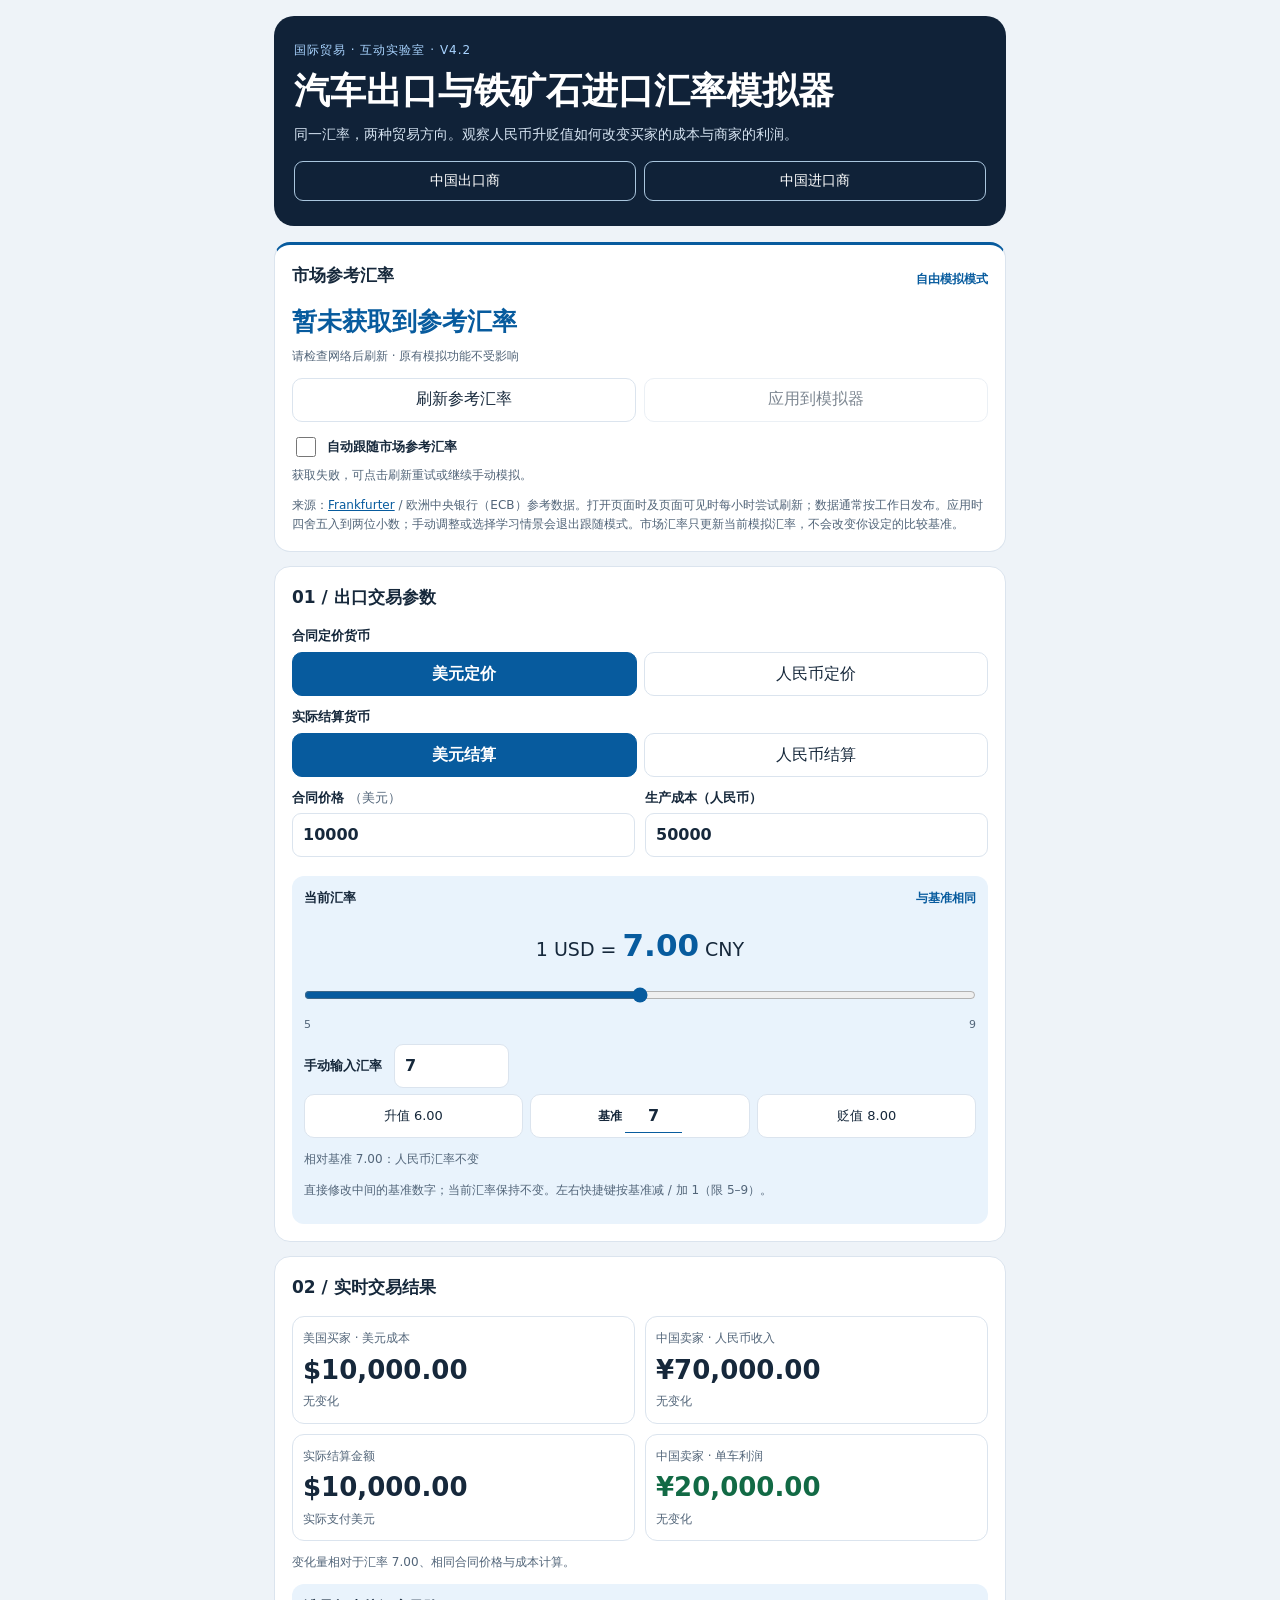
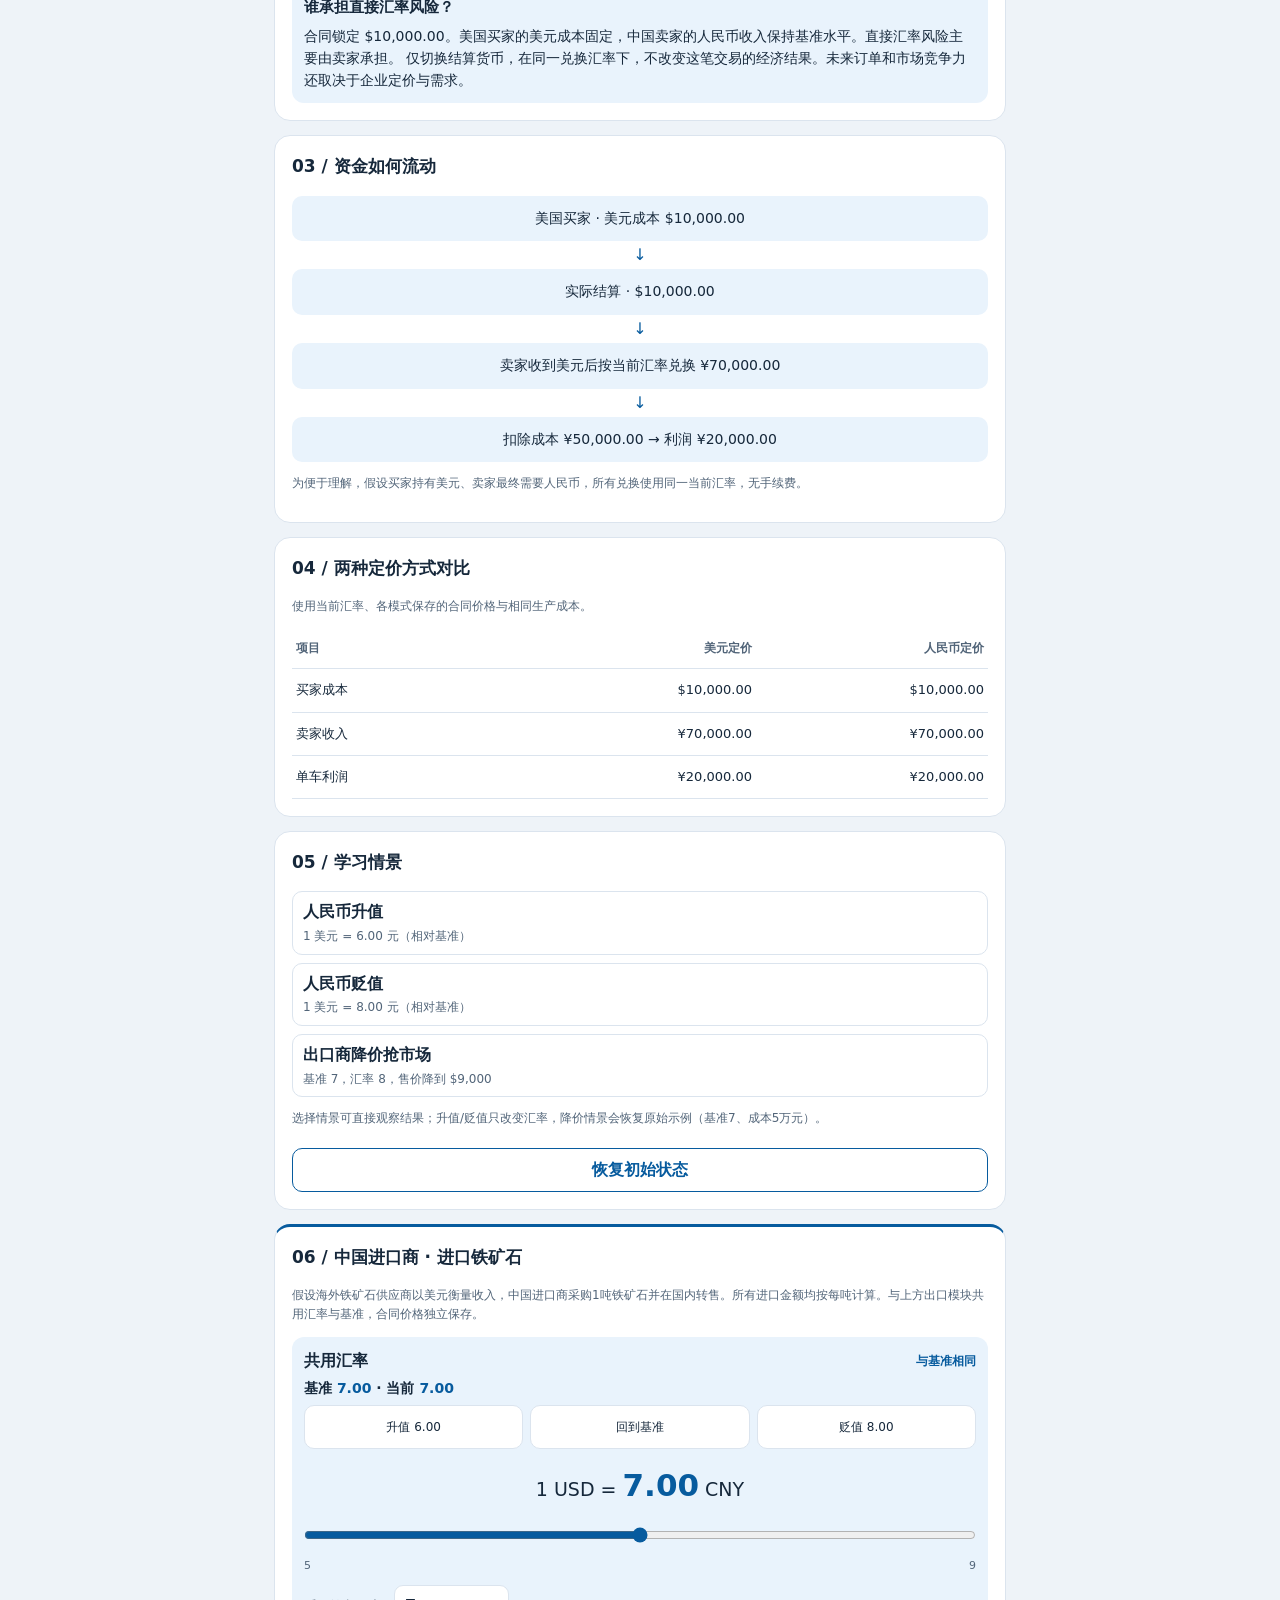
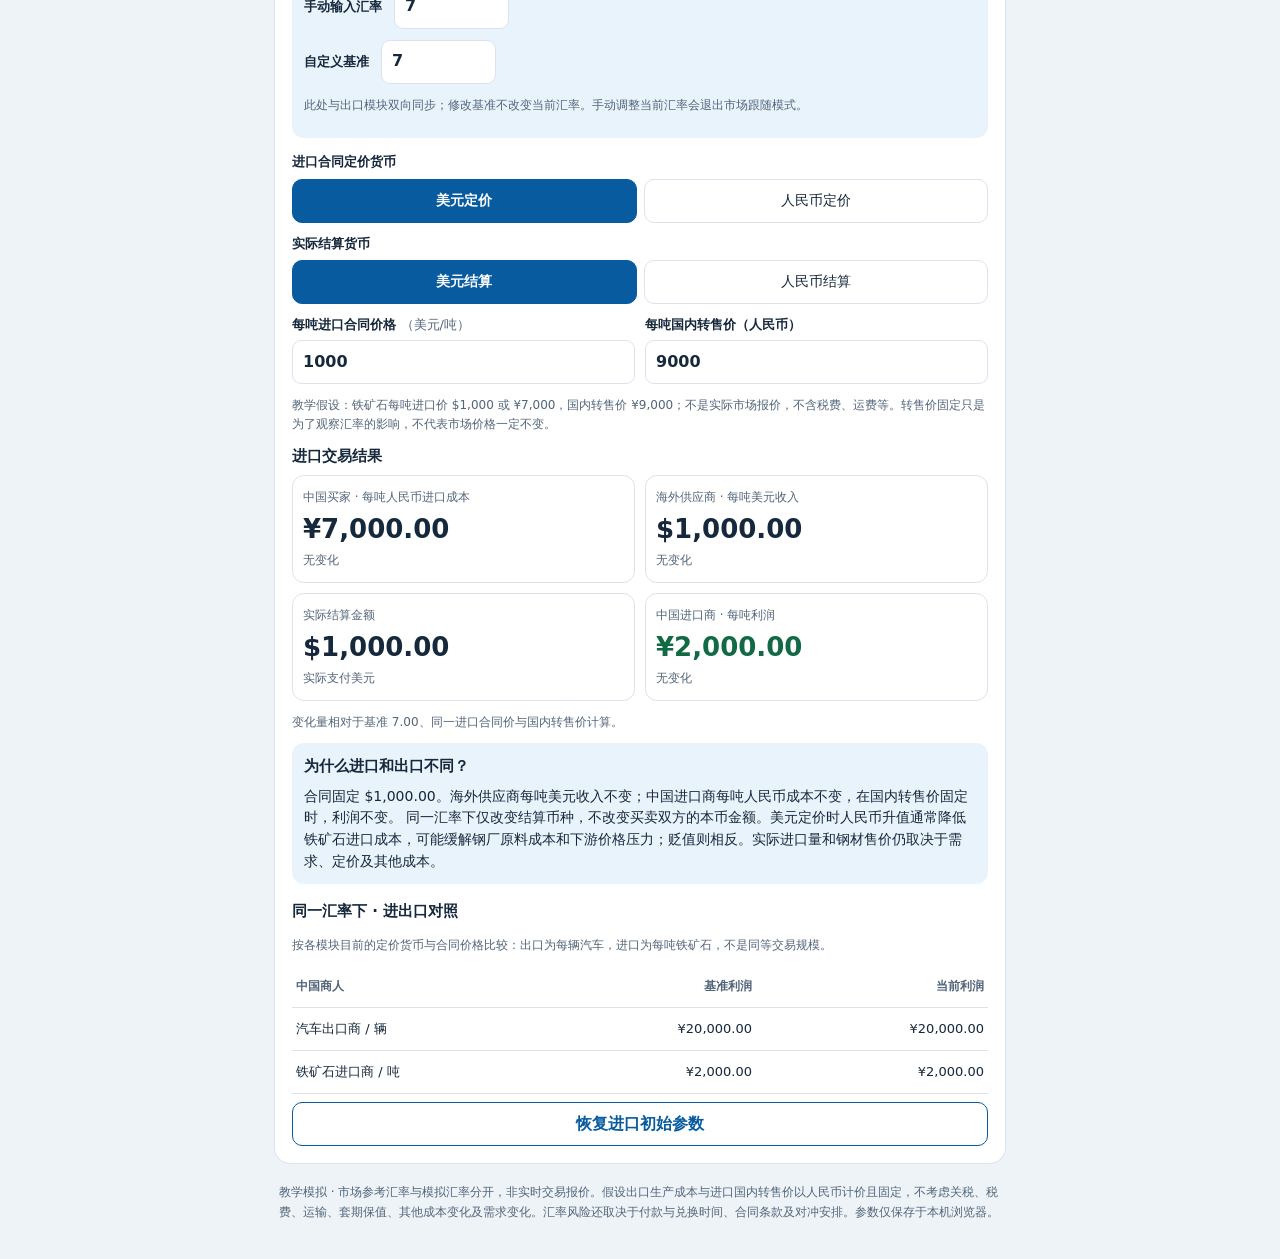
==== commit 6ac0675e: "Add files via upload" ====
--- a/index.html
+++ b/index.html
@@ -1,6 +1,6 @@
 <!doctype html>
-<html lang="zh-CN"><head><meta charset="utf-8"><meta name="viewport" content="width=device-width, initial-scale=1, viewport-fit=cover"><meta name="theme-color" content="#102238"><title>汽车出口与铁矿石进口汇率模拟器 V4.1</title><link rel="stylesheet" href="style.css"><style>.market{border-top:3px solid var(--accent)}.market h2{margin-bottom:8px}.market-value{font-size:25px;font-weight:750;color:var(--accent);margin:6px 0;font-variant-numeric:tabular-nums}.market-meta{font-size:12px;color:var(--muted);margin:5px 0 12px}.market-actions{display:flex;gap:8px;flex-wrap:wrap}.market-actions button{flex:1 1 130px}.market-actions button:disabled{opacity:.55;cursor:default}.market-follow{display:flex;align-items:center;gap:8px;margin:12px 0 4px}.market-follow input{width:20px;height:20px;accent-color:var(--accent)}.market a{color:var(--accent)}.market-status{font-size:12px;color:var(--muted);margin:6px 0 0}.market-mode{font-size:12px;color:var(--accent);font-weight:700}.market .note{margin-bottom:0}.quick .base-edit{flex:1;min-width:0;display:flex;align-items:center;justify-content:center;gap:3px;margin:0;border:1px solid var(--line);border-radius:10px;background:var(--panel);padding:4px 5px;white-space:nowrap;font-size:12px}.quick .base-edit input{width:57px;min-width:0;min-height:34px;margin:0;padding:3px 2px;text-align:center;font-size:16px;border:0;border-bottom:1px solid var(--accent);border-radius:0;appearance:textfield}.quick .base-edit input::-webkit-inner-spin-button,.quick .base-edit input::-webkit-outer-spin-button{appearance:none;margin:0}.quick button{min-width:0;padding:8px 4px;font-size:13px}.trade-nav{display:flex;gap:8px;margin-top:16px}.trade-nav a{flex:1;text-align:center;padding:8px 5px;border:1px solid #aac6de;border-radius:9px;color:white;text-decoration:none;font-size:14px}.import-panel{border-top:3px solid var(--accent);scroll-margin-top:12px}.import-panel .ratebox{margin-bottom:14px}.import-panel .note a{color:var(--accent)}.import-panel .switch button{font-size:14px}.import-panel #impError{color:var(--bad);font-size:13px}.import-panel .comparison-link{display:inline-block;margin-top:8px;color:var(--accent);font-size:13px}.import-panel .import-rate-line{font-size:14px;font-weight:650;margin:5px 0}.import-panel .import-rate-line strong{color:var(--accent)}.import-panel .rate-controls{display:flex;gap:7px;flex-wrap:wrap}.import-panel .rate-controls button{flex:1 1 75px;padding:6px 4px;font-size:12px}.import-panel .rate-controls button:disabled{opacity:.55}.import-panel .fields label{margin-bottom:0}</style></head>
-<body><main><header><div class="eyebrow">国际贸易 · 互动实验室 · V4.1</div><h1>汽车出口与铁矿石进口汇率模拟器</h1><p>同一汇率，两种贸易方向。观察人民币升贬值如何改变买家的成本与商家的利润。</p><nav class="trade-nav" aria-label="模块导航"><a href="#params">中国出口商</a><a href="#importPanel">中国进口商</a></nav></header><section class="panel market" aria-labelledby="marketTitle"><div class="rateheading"><h2 id="marketTitle">市场参考汇率</h2><span id="marketMode" class="market-mode">自由模拟模式</span></div><div class="market-value" id="marketValue">正在获取…</div><p class="market-meta" id="marketDate">美元兑人民币 · 非实时成交报价</p><div class="market-actions"><button id="marketRefresh" type="button">刷新参考汇率</button><button id="marketApply" type="button" disabled>应用到模拟器</button></div><label class="market-follow"><input id="marketFollow" type="checkbox">自动跟随市场参考汇率</label><p id="marketStatus" class="market-status" role="status" aria-live="polite">正在连接数据源…</p><p class="note">来源：<a href="https://frankfurter.dev/" target="_blank" rel="noopener noreferrer">Frankfurter</a> / 欧洲中央银行（ECB）参考数据。打开页面时及页面可见时每小时尝试刷新；数据通常按工作日发布。应用时四舍五入到两位小数；手动调整或选择学习情景会退出跟随模式。市场汇率只更新当前模拟汇率，不会改变你设定的比较基准。</p></section>
+<html lang="zh-CN"><head><meta charset="utf-8"><meta name="viewport" content="width=device-width, initial-scale=1, viewport-fit=cover"><meta name="theme-color" content="#102238"><title>汽车出口与铁矿石进口汇率模拟器 V4.2</title><link rel="stylesheet" href="style.css"><style>.market{border-top:3px solid var(--accent)}.market h2{margin-bottom:8px}.market-value{font-size:25px;font-weight:750;color:var(--accent);margin:6px 0;font-variant-numeric:tabular-nums}.market-meta{font-size:12px;color:var(--muted);margin:5px 0 12px}.market-actions{display:flex;gap:8px;flex-wrap:wrap}.market-actions button{flex:1 1 130px}.market-actions button:disabled{opacity:.55;cursor:default}.market-follow{display:flex;align-items:center;gap:8px;margin:12px 0 4px}.market-follow input{width:20px;height:20px;accent-color:var(--accent)}.market a{color:var(--accent)}.market-status{font-size:12px;color:var(--muted);margin:6px 0 0}.market-mode{font-size:12px;color:var(--accent);font-weight:700}.market .note{margin-bottom:0}.quick .base-edit{flex:1;min-width:0;display:flex;align-items:center;justify-content:center;gap:3px;margin:0;border:1px solid var(--line);border-radius:10px;background:var(--panel);padding:4px 5px;white-space:nowrap;font-size:12px}.quick .base-edit input{width:57px;min-width:0;min-height:34px;margin:0;padding:3px 2px;text-align:center;font-size:16px;border:0;border-bottom:1px solid var(--accent);border-radius:0;appearance:textfield}.quick .base-edit input::-webkit-inner-spin-button,.quick .base-edit input::-webkit-outer-spin-button{appearance:none;margin:0}.quick button{min-width:0;padding:8px 4px;font-size:13px}.trade-nav{display:flex;gap:8px;margin-top:16px}.trade-nav a{flex:1;text-align:center;padding:8px 5px;border:1px solid #aac6de;border-radius:9px;color:white;text-decoration:none;font-size:14px}.import-panel{border-top:3px solid var(--accent);scroll-margin-top:12px}.import-panel .ratebox{margin-bottom:14px}.import-panel .note a{color:var(--accent)}.import-panel .switch button{font-size:14px}.import-panel #impError{color:var(--bad);font-size:13px}.import-panel .comparison-link{display:inline-block;margin-top:8px;color:var(--accent);font-size:13px}.import-panel .import-rate-line{font-size:14px;font-weight:650;margin:5px 0}.import-panel .import-rate-line strong{color:var(--accent)}.import-panel .rate-controls{display:flex;gap:7px;flex-wrap:wrap}.import-panel .rate-controls button{flex:1 1 75px;padding:6px 4px;font-size:12px}.import-panel .rate-controls button:disabled{opacity:.55}.import-panel .fields label{margin-bottom:0}.import-panel #impRateError{color:var(--bad)}</style></head>
+<body><main><header><div class="eyebrow">国际贸易 · 互动实验室 · V4.2</div><h1>汽车出口与铁矿石进口汇率模拟器</h1><p>同一汇率，两种贸易方向。观察人民币升贬值如何改变买家的成本与商家的利润。</p><nav class="trade-nav" aria-label="模块导航"><a href="#params">中国出口商</a><a href="#importPanel">中国进口商</a></nav></header><section class="panel market" aria-labelledby="marketTitle"><div class="rateheading"><h2 id="marketTitle">市场参考汇率</h2><span id="marketMode" class="market-mode">自由模拟模式</span></div><div class="market-value" id="marketValue">正在获取…</div><p class="market-meta" id="marketDate">美元兑人民币 · 非实时成交报价</p><div class="market-actions"><button id="marketRefresh" type="button">刷新参考汇率</button><button id="marketApply" type="button" disabled>应用到模拟器</button></div><label class="market-follow"><input id="marketFollow" type="checkbox">自动跟随市场参考汇率</label><p id="marketStatus" class="market-status" role="status" aria-live="polite">正在连接数据源…</p><p class="note">来源：<a href="https://frankfurter.dev/" target="_blank" rel="noopener noreferrer">Frankfurter</a> / 欧洲中央银行（ECB）参考数据。打开页面时及页面可见时每小时尝试刷新；数据通常按工作日发布。应用时四舍五入到两位小数；手动调整或选择学习情景会退出跟随模式。市场汇率只更新当前模拟汇率，不会改变你设定的比较基准。</p></section>
 <section class="panel" aria-labelledby="params"><h2 id="params">01 / 出口交易参数</h2><label>合同定价货币</label><div class="switch" id="pricing"><button data-value="USD" type="button">美元定价</button><button data-value="CNY" type="button">人民币定价</button></div><label>实际结算货币</label><div class="switch" id="settlement"><button data-value="USD" type="button">美元结算</button><button data-value="CNY" type="button">人民币结算</button></div><div class="fields"><label>合同价格 <span id="priceUnit">美元</span><input id="price" type="number" min="0" step="0.01" inputmode="decimal"></label><label>生产成本（人民币）<input id="cost" type="number" min="0" step="0.01" inputmode="decimal"></label></div><div class="ratebox"><div class="rateheading"><label for="rate">当前汇率</label><span id="status" class="tag"></span></div><div class="rateval">1 USD = <strong id="rateDisplay">7.00</strong> CNY</div><input id="rate" type="range" min="5" max="9" step="0.01" aria-label="当前美元兑人民币汇率"><div class="ticks"><span>5</span><span>9</span></div><label class="rateinput">手动输入汇率<input id="rateNumber" type="number" min="5" max="9" step="0.01" inputmode="decimal"></label><div class="quick"><button id="quickUp" data-rate="6">升值 6</button><label class="base-edit" for="baseRate">基准 <input id="baseRate" type="number" min="5" max="9" step="0.01" inputmode="decimal" aria-label="自定义基准汇率" title="输入比较基准，当前汇率不变"></label><button id="quickDown" data-rate="8">贬值 8</button></div><p class="note" id="rateChange"></p><p class="note">直接修改中间的基准数字；当前汇率保持不变。左右快捷键按基准减 / 加 1（限 5–9）。</p></div><p id="error" role="alert" hidden></p></section>
 <section class="panel" aria-labelledby="results"><h2 id="results">02 / 实时交易结果</h2><div class="cards" aria-live="polite"><article><span>美国买家 · 美元成本</span><strong id="buyer"></strong><small id="buyerDelta"></small></article><article><span>中国卖家 · 人民币收入</span><strong id="seller"></strong><small id="sellerDelta"></small></article><article><span>实际结算金额</span><strong id="paid"></strong><small id="paidNote"></small></article><article><span>中国卖家 · 单车利润</span><strong id="profit"></strong><small id="profitDelta"></small></article></div><p class="note" id="deltaNote"></p><div class="explain"><h3>谁承担直接汇率风险？</h3><p id="explanation"></p></div></section>
 <section class="panel"><h2>03 / 资金如何流动</h2><div id="flow" class="flow"></div><p class="note">为便于理解，假设买家持有美元、卖家最终需要人民币，所有兑换使用同一当前汇率，无手续费。</p></section>
@@ -8,7 +8,7 @@
 <section class="panel"><h2>05 / 学习情景</h2><div class="scenarios"><button id="scenarioUp"><b>人民币升值</b><span id="scenarioUpLabel">1 美元 = 6 元</span></button><button id="scenarioDown"><b>人民币贬值</b><span id="scenarioDownLabel">1 美元 = 8 元</span></button><button id="scenarioDiscount"><b>出口商降价抢市场</b><span>基准 7，汇率 8，售价降到 $9,000</span></button></div><p id="scenarioNote" class="note">选择情景可直接观察结果；升值/贬值只改变汇率，降价情景会恢复原始示例（基准7、成本5万元）。</p><button id="reset" class="reset">恢复初始状态</button></section>
 <section class="panel import-panel" id="importPanel" aria-labelledby="importTitle">
 <h2 id="importTitle">06 / 中国进口商 · 进口铁矿石</h2><p class="note">假设海外铁矿石供应商以美元衡量收入，中国进口商采购1吨铁矿石并在国内转售。所有进口金额均按每吨计算。与上方出口模块共用汇率与基准，合同价格独立保存。</p>
-<div class="ratebox"><div class="rateheading"><b>共用汇率</b><span id="impDirection" class="tag"></span></div><p class="import-rate-line">基准 <strong id="impBase"></strong> · 当前 <strong id="impRate"></strong></p><div class="rate-controls"><button type="button" id="impUp">升值</button><button type="button" id="impFlat">回到基准</button><button type="button" id="impDown">贬值</button></div><a class="comparison-link" href="#params">返回上方：修改基准或任意当前汇率 ↑</a></div>
+<div class="ratebox"><div class="rateheading"><b>共用汇率</b><span id="impDirection" class="tag"></span></div><p class="import-rate-line">基准 <strong id="impBase"></strong> · 当前 <strong id="impRate"></strong></p><div class="rate-controls"><button type="button" id="impUp">升值</button><button type="button" id="impFlat">回到基准</button><button type="button" id="impDown">贬值</button></div><div class="rateval">1 USD = <strong id="impRateDisplay">7.00</strong> CNY</div><input id="impRange" type="range" min="5" max="9" step="0.01" aria-label="进口模块当前汇率"><div class="ticks"><span>5</span><span>9</span></div><label class="rateinput">手动输入汇率<input id="impRateNumber" type="number" min="5" max="9" step="0.01" inputmode="decimal"></label><label class="rateinput">自定义基准<input id="impBaseNumber" type="number" min="5" max="9" step="0.01" inputmode="decimal"></label><p class="note" id="impRateError" role="alert" hidden></p><p class="note">此处与出口模块双向同步；修改基准不改变当前汇率。手动调整当前汇率会退出市场跟随模式。</p></div>
 <label>进口合同定价货币</label><div class="switch" id="impPricing"><button type="button" data-value="USD">美元定价</button><button type="button" data-value="CNY">人民币定价</button></div>
 <label>实际结算货币</label><div class="switch" id="impSettlement"><button type="button" data-value="USD">美元结算</button><button type="button" data-value="CNY">人民币结算</button></div>
 <div class="fields"><label>每吨进口合同价格 <span id="impPriceUnit"></span><input id="impPrice" type="number" min="0" max="1000000000000" step="0.01" inputmode="decimal"></label><label>每吨国内转售价（人民币）<input id="impResale" type="number" min="0" max="1000000000000" step="0.01" inputmode="decimal"></label></div>
@@ -31,7 +31,7 @@
 function saveImp(){try{localStorage.setItem(impKey,JSON.stringify(imp));}catch(_){}}
 function impSync(){for(const k of ['Pricing','Settlement'])document.querySelectorAll('#imp'+k+' button').forEach(b=>b.setAttribute('aria-pressed',String(b.dataset.value===imp[k.toLowerCase()])));text('impPriceUnit',imp.pricing==='USD'?'（美元/吨）':'（人民币/吨）');$('impPrice').value=imp[imp.pricing];$('impResale').value=imp.resale;}
 function impError(msg=''){$('impError').hidden=!msg;text('impError',msg);}
-function renderImport(){const r=state.rate,b=state.baseRate,p=imp.pricing,s=imp.settlement,a=calcImport(p,imp[p],r,imp.resale),base=calcImport(p,imp[p],b,imp.resale);text('impBase',b.toFixed(2));text('impRate',r.toFixed(2));text('impDirection',r<b?'人民币升值':r>b?'人民币贬值':'与基准相同');const up=Math.max(5,Math.round((b-1)*100)/100),down=Math.min(9,Math.round((b+1)*100)/100);text('impUp','升值 '+up.toFixed(2));text('impDown','贬值 '+down.toFixed(2));$('impUp').disabled=b===5;$('impDown').disabled=b===9;text('impCost',money(a.cost,'CNY'));text('impCostDelta',delta(a.cost,base.cost,'CNY',true));text('impSeller',money(a.seller,'USD'));text('impSellerDelta',delta(a.seller,base.seller,'USD',true));text('impPaid',money(s==='USD'?a.seller:a.cost,s));text('impPaidNote',s==='USD'?'实际支付美元':'实际支付人民币');text('impProfit',money(a.profit,'CNY'));$('impProfit').className=a.profit<0?'negative':a.profit>0?'positive':'';text('impProfitDelta',(a.profit<0?'亏损 · ':'')+delta(a.profit,base.profit,'CNY'));text('impDeltaNote','变化量相对于基准 '+b.toFixed(2)+'、同一进口合同价与国内转售价计算。');let msg=p==='USD'?`合同固定 ${money(imp.USD,'USD')}。海外供应商每吨美元收入不变；中国进口商每吨人民币成本${r<b?'下降':r>b?'上升':'不变'}，在国内转售价固定时，利润${r<b?'增加':r>b?'减少':'不变'}。`:`合同固定 ${money(imp.CNY,'CNY')}。中国进口商每吨人民币成本和利润不变；海外供应商的美元收入${r<b?'增加':r>b?'减少':'不变'}，直接汇率风险主要由海外供应商承担。`;text('impExplain',msg+' 同一汇率下仅改变结算币种，不改变买卖双方的本币金额。美元定价时人民币升值通常降低铁矿石进口成本，可能缓解钢厂原料成本和下游价格压力；贬值则相反。实际进口量和钢材售价仍取决于需求、定价及其他成本。');const exportNow=calc(state.pricing,state[state.pricing],r,state.cost),exportBase=calc(state.pricing,state[state.pricing],b,state.cost);$('impCompare').replaceChildren();for(const [label,x,y] of [['汽车出口商 / 辆',exportBase.profit,exportNow.profit],['铁矿石进口商 / 吨',base.profit,a.profit]]){const tr=document.createElement('tr');for(const v of [label,money(x,'CNY'),money(y,'CNY')]){const td=document.createElement('td');td.textContent=v;tr.append(td);}$('impCompare').append(tr);}saveImp();}
+function renderImport(){const r=state.rate,b=state.baseRate,p=imp.pricing,s=imp.settlement,a=calcImport(p,imp[p],r,imp.resale),base=calcImport(p,imp[p],b,imp.resale);text('impBase',b.toFixed(2));text('impRate',r.toFixed(2));text('impRateDisplay',r.toFixed(2));$('impRange').value=r;for(const [id,v] of [['impRateNumber',r],['impBaseNumber',b]])if(document.activeElement!==$(id))$(id).value=v;text('impDirection',r<b?'人民币升值':r>b?'人民币贬值':'与基准相同');const up=Math.max(5,Math.round((b-1)*100)/100),down=Math.min(9,Math.round((b+1)*100)/100);text('impUp','升值 '+up.toFixed(2));text('impDown','贬值 '+down.toFixed(2));$('impUp').disabled=b===5;$('impDown').disabled=b===9;text('impCost',money(a.cost,'CNY'));text('impCostDelta',delta(a.cost,base.cost,'CNY',true));text('impSeller',money(a.seller,'USD'));text('impSellerDelta',delta(a.seller,base.seller,'USD',true));text('impPaid',money(s==='USD'?a.seller:a.cost,s));text('impPaidNote',s==='USD'?'实际支付美元':'实际支付人民币');text('impProfit',money(a.profit,'CNY'));$('impProfit').className=a.profit<0?'negative':a.profit>0?'positive':'';text('impProfitDelta',(a.profit<0?'亏损 · ':'')+delta(a.profit,base.profit,'CNY'));text('impDeltaNote','变化量相对于基准 '+b.toFixed(2)+'、同一进口合同价与国内转售价计算。');let msg=p==='USD'?`合同固定 ${money(imp.USD,'USD')}。海外供应商每吨美元收入不变；中国进口商每吨人民币成本${r<b?'下降':r>b?'上升':'不变'}，在国内转售价固定时，利润${r<b?'增加':r>b?'减少':'不变'}。`:`合同固定 ${money(imp.CNY,'CNY')}。中国进口商每吨人民币成本和利润不变；海外供应商的美元收入${r<b?'增加':r>b?'减少':'不变'}，直接汇率风险主要由海外供应商承担。`;text('impExplain',msg+' 同一汇率下仅改变结算币种，不改变买卖双方的本币金额。美元定价时人民币升值通常降低铁矿石进口成本，可能缓解钢厂原料成本和下游价格压力；贬值则相反。实际进口量和钢材售价仍取决于需求、定价及其他成本。');const exportNow=calc(state.pricing,state[state.pricing],r,state.cost),exportBase=calc(state.pricing,state[state.pricing],b,state.cost);$('impCompare').replaceChildren();for(const [label,x,y] of [['汽车出口商 / 辆',exportBase.profit,exportNow.profit],['铁矿石进口商 / 吨',base.profit,a.profit]]){const tr=document.createElement('tr');for(const v of [label,money(x,'CNY'),money(y,'CNY')]){const td=document.createElement('td');td.textContent=v;tr.append(td);}$('impCompare').append(tr);}saveImp();}
 
 function calc(mode,p,r,c){const buyer=mode==='USD'?p:p/r;const seller=mode==='CNY'?p:p*r;return {buyer,seller,profit:seller-c};}
 const money=(n,unit)=>`${n<0?'−':''}${unit==='USD'?'$':'¥'}${Math.abs(n).toLocaleString('en-US',{minimumFractionDigits:2,maximumFractionDigits:2})}`;
@@ -53,6 +53,11 @@
 $('rate').addEventListener('input',()=>{state.rate=Number($('rate').value);$('rateNumber').value=state.rate;error();render();});document.querySelectorAll('[data-rate]').forEach(b=>b.addEventListener('click',()=>{state.rate=Number(b.dataset.rate);commit();}));
 $('scenarioUp').addEventListener('click',()=>{state.rate=Number($('quickUp').dataset.rate);commit();text('scenarioNote','人民币升值：比较当前结果与汇率 '+state.baseRate.toFixed(2)+' 的基准结果。');});$('scenarioDown').addEventListener('click',()=>{state.rate=Number($('quickDown').dataset.rate);commit();text('scenarioNote','人民币贬值：比较当前结果与汇率 '+state.baseRate.toFixed(2)+' 的基准结果。');});$('scenarioDiscount').addEventListener('click',()=>{state={...defaults(),rate:8,USD:9000};commit();text('scenarioNote','与原始示例（汇率 7、售价 $10,000、成本 ¥50,000）相比：买家少付 $1,000，卖家收入 ¥72,000，利润 ¥22,000，比原始利润多 ¥2,000。上方变化卡片仍以当前合同价格 $9,000 的汇率 7 情景为基准。');});$('reset').addEventListener('click',()=>{state=defaults();commit();text('scenarioNote','已恢复初始状态：美元定价、美元结算、当前汇率和基准汇率均为 7。');});for(const k of ['Pricing','Settlement'])document.querySelectorAll('#imp'+k+' button').forEach(b=>b.addEventListener('click',()=>{imp[k.toLowerCase()]=b.dataset.value;impError();impSync();renderImport();}));
 for(const id of ['impPrice','impResale']){$(id).addEventListener('input',()=>{const n=$(id).valueAsNumber;if(!valid(n)){impError('请输入 0 至 1 万亿元之间的有效金额。');return;}impError();if(id==='impPrice')imp[imp.pricing]=n;else imp.resale=n;renderImport();});$(id).addEventListener('blur',()=>{impSync();impError();});}
+function importRateError(msg=''){ $('impRateError').hidden=!msg;text('impRateError',msg); }
+for(const [id,target] of [['impRange','rate'],['impRateNumber','rateNumber'],['impBaseNumber','baseRate']]){
+ $(id).addEventListener('input',()=>{const n=$(id).valueAsNumber;if(!Number.isFinite(n)||n<5||n>9){importRateError('请输入 5 至 9 之间的有效汇率。');return;}importRateError();$(target).value=n;$(target).dispatchEvent(new Event('input',{bubbles:true}));});
+ $(id).addEventListener('blur',()=>{ $(id).value=id==='impBaseNumber'?state.baseRate:state.rate;importRateError(); });
+}
 $('impUp').addEventListener('click',()=>{$('quickUp').click();});$('impDown').addEventListener('click',()=>{$('quickDown').click();});$('impFlat').addEventListener('click',()=>{$('rateNumber').value=state.baseRate;$('rateNumber').dispatchEvent(new Event('input',{bubbles:true}));});$('impReset').addEventListener('click',()=>{imp=impDefaults();impError();impSync();renderImport();});impSync();commit();
 
 </script><script>
